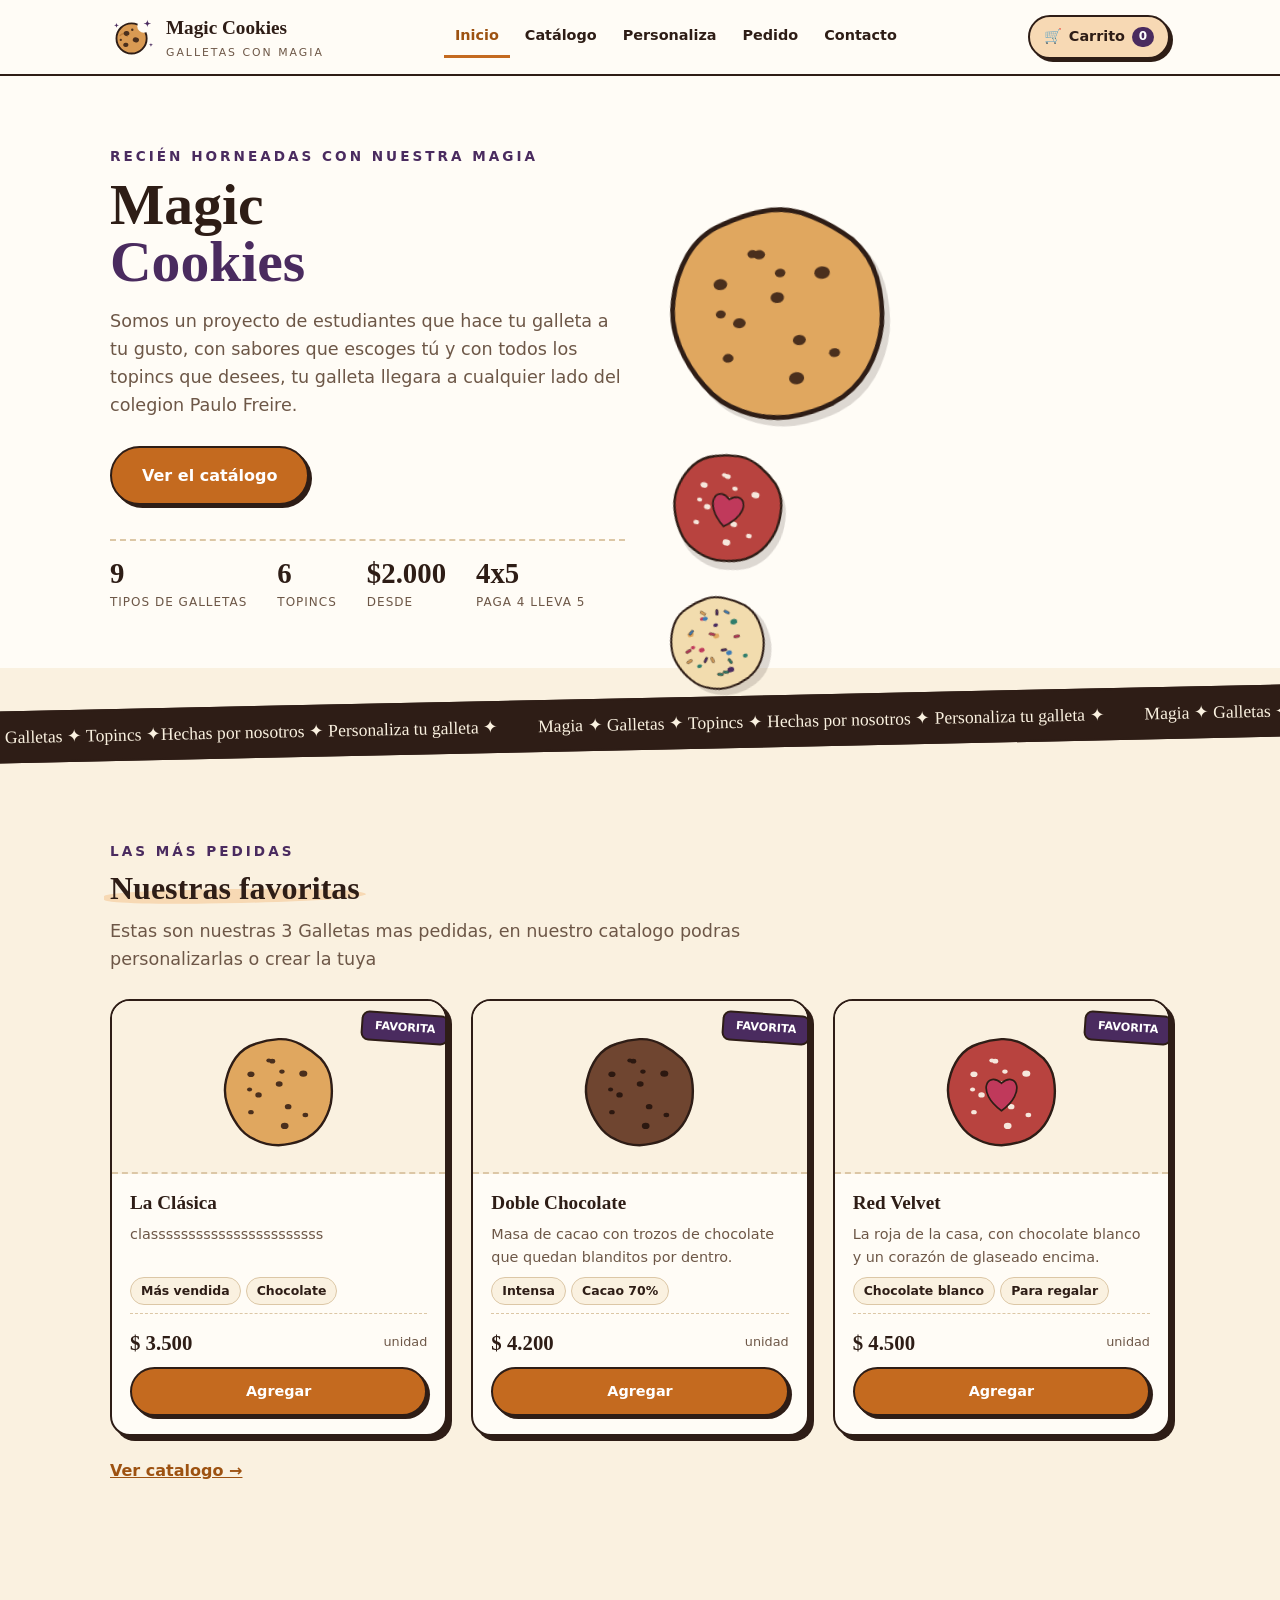
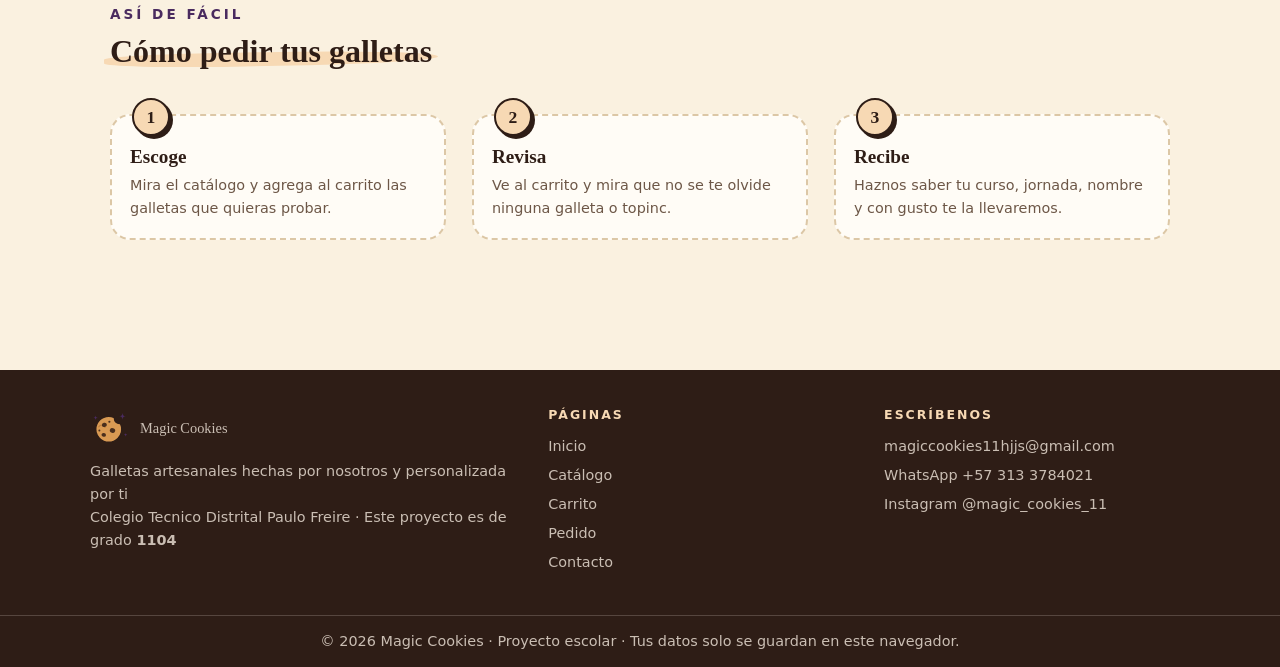
==== index.html @ 5957c6da "ajustes juanjo" ====
<!DOCTYPE html>
<html lang="es">

<head>
  <meta charset="UTF-8">
  <meta name="viewport" content="width=device-width, initial-scale=1.0">
  <title>Magic Cookies - Galletas con magia</title>
  <link rel="icon" href="img/logo.svg">
  <link rel="stylesheet" href="css/estilos.css">
  <link rel="stylesheet" href="css/paginas.css">
</head>

<body>

  <header class="barra">
    <div class="contenido">
      <a class="barra-logo" href="index.html">
        <img src="img/logo.svg" alt="Logo de Magic Cookies" width="46" height="46">
        <span>
          <span class="barra-nombre">Magic Cookies</span>
          <span class="barra-lema">Galletas con magia</span>
        </span>
      </a>

      <button class="boton-menu" onclick="abrirMenu()">&#9776;</button>

      <nav class="menu cerrado" id="menu">
        <a class="activo" href="index.html">Inicio</a>
        <a href="catalogo.html">Catálogo</a>
         <a href="personalizacion.html">Personaliza</a> 
        <a href="pedido.html">Pedido</a>
        <a href="contacto.html">Contacto</a>
      </nav>

      <a class="boton-carrito" href="carrito.html">
        <span>&#128722;</span>
        <span>Carrito</span>
        <span class="contador" id="contador-carrito">0</span>
      </a>
    </div>
  </header>

  <section class="portada">
    <div class="contenido">
      <div>
        <span class="antetitulo">Recién horneadas con nuestra magia</span>

        <h1>Magic <span>Cookies</span></h1>

        <p class="texto-guia">
          Somos un proyecto de estudiantes que hace tu galleta a tu gusto,
          con sabores que escoges tú y con todos los topincs que desees, 
          tu galleta llegara a cualquier lado del colegion Paulo Freire.
        </p>

        <div class="portada-botones">
          <a class="boton boton-naranja boton-grande" href="catalogo.html">Ver el catálogo</a>
          <!-- Personalizacion en pausa:
          <a class="boton boton-grande" href="personalizacion.html">Crear mi galleta</a>
          -->
        </div>

        <div class="portada-datos">
          <p><b>9</b><small>Tipos de Galletas</small></p>
          <p><b>6</b><small>topincs</small></p>
          <p><b>$2.000</b><small>Desde</small></p>
          <p><b>4x5</b><small>paga 4 lleva 5</small></p>
        </div>
      </div>

      <div class="portada-galletas">
        <div class="galleta-grande" id="galleta-1"></div>
        <div class="galleta-mediana" id="galleta-2"></div>
        <div class="galleta-chica" id="galleta-3"></div>
      </div>
    </div>
  </section>

  <div class="cinta-marco">
    <div class="cinta">
      <div>
        <span>Magia &#10022; Galletas &#10022; Topincs &#10022;Hechas por nosotros
          &#10022; Personaliza tu galleta &#10022;</span>
        <span>Magia &#10022; Galletas &#10022; Topincs &#10022; Hechas por nosotros 
          &#10022; Personaliza tu galleta &#10022;</span>
        <span>Magia &#10022; Galletas &#10022; Topincs &#10022; Hechas por nosotros 
          &#10022; Personaliza tu galleta &#10022;</span>
      </div>
    </div>
  </div>

  <section class="seccion">
    <div class="contenido">
      <span class="antetitulo">Las más pedidas</span>
      <h2 class="titulo">Nuestras favoritas</h2>
      <p class="texto-guia">
        Estas son nuestras 3 Galletas mas pedidas, en nuestro catalogo podras personalizarlas o crear la tuya 
      </p>

      <div class="rejilla-galletas" id="favoritas" style="margin-top: 26px"></div>

      <p style="margin-top: 22px">
        <a class="enlace-flecha" href="catalogo.html">Ver catalogo &#8594;</a>
      </p>
    </div>
  </section>

  <section class="seccion">
    <div class="contenido">
      <span class="antetitulo">Así de fácil</span>
      <h2 class="titulo">Cómo pedir tus galletas</h2>

      <div class="pasos">
        <article class="paso">
          <b>1</b>
          <h3>Escoge</h3>
          <p>Mira el catálogo y agrega al carrito las galletas que quieras probar.</p>
        </article>

        <!-- Personalizacion en pausa (al reactivarla vuelve a numerar los pasos 3 y 4):
        <article class="paso">
          <b>2</b>
          <h3>Personaliza</h3>
          <p>Cambia el sabor, el tamaño, la decoración y hasta el mensaje que lleva encima.</p>
        </article>
        -->

        <article class="paso">
          <b>2</b>
          <h3>Revisa</h3>
          <p>Ve al carrito y mira que no se te olvide ninguna galleta o topinc.</p>
        </article>

        <article class="paso">
          <b>3</b>
          <h3>Recibe</h3>
          <p>Haznos saber tu curso, jornada, nombre y con gusto te la llevaremos.</p>
        </article>
      </div>
    </div>
  </section>

  <!-- Personalizacion en pausa: seccion completa lista para reactivar
  <section class="seccion">
    <div class="contenido">
      <div class="franja">
        <div>
          <span class="antetitulo">Personalización</span>
          <h2 class="titulo titulo-morado">Arma la galleta que quieras</h2>

          <p>
            El personalizador te muestra en vivo cómo va quedando tu galleta mientras escoges.
            El precio se actualiza solo, sin sorpresas al final.
          </p>

          <ul>
            <li>8 sabores de masa, desde clásica hasta brownie de nuez.</li>
            <li>Tres tamaños: mini, clásica y gigante para compartir.</li>
            <li>Glaseado, grageas, corazón de fresa o estrellas.</li>
            <li>Un mensaje corto escrito con glaseado (ideal para cumpleaños).</li>
          </ul>

          <a class="boton boton-morado boton-grande" href="personalizacion.html">Empezar a personalizar</a>
        </div>

        <div class="franja-dibujo" id="galleta-ejemplo"></div>
      </div>
    </div>
  </section>
  -->

  <footer class="pie">
    <div class="contenido pie-columnas">
      <div>
        <p class="pie-marca">
          <img src="img/logo.svg" alt="" width="40" height="40">
          Magic Cookies
        </p>
        <p>Galletas artesanales hechas por nosotros y personalizada por ti</p>
        <p>Colegio Tecnico Distrital Paulo Freire &middot; Este proyecto es de grado <b>1104</b></p>
      </div>

      <div>
        <h3>Páginas</h3>
        <ul>
          <li><a href="index.html">Inicio</a></li>
          <li><a href="catalogo.html">Catálogo</a></li>
          <!-- Personalizacion en pausa: <li><a href="personalizacion.html">Personaliza</a></li> -->
          <li><a href="carrito.html">Carrito</a></li>
          <li><a href="pedido.html">Pedido</a></li>
          <li><a href="contacto.html">Contacto</a></li>
        </ul>
      </div>

      <div>
        <h3>Escríbenos</h3>
        <ul>
          <li><a href="mailto:magiccookies11hjjs@gmail.com">magiccookies11hjjs@gmail.com</a></li>
          <li><a href="https://wa.me/3133784021" target="_blank">WhatsApp +57 313 3784021</a></li>
          <li>Instagram @magic_cookies_11</li>
        </ul>
      </div>
    </div>

    <p class="pie-legal">
      &copy; 2026 Magic Cookies &middot; Proyecto escolar &middot;
      Tus datos solo se guardan en este navegador.
    </p>
  </footer>

  <script src="js/comun.js"></script>
  <script src="js/datos.js"></script>
  <script src="js/galletas.js"></script>
  <script src="js/inicio.js"></script>
</body>

</html>
---- css/estilos.css ----
:root {
  --crema: #faf1e0;
  --crema-oscura: #f0e2c9;
  --papel: #fffcf6;
  --cacao: #2e1d16;
  --cacao-suave: #6d5747;
  --caramelo: #c46a1f;
  --caramelo-oscuro: #9d5211;
  --caramelo-claro: #f7d9b4;
  --ciruela: #4a2b5f;
  --ciruela-claro: #ebdff3;
  --verde: #2f7d6b;
  --verde-claro: #dcefe9;
  --rojo: #c0395b;
  --rojo-claro: #fadfe5;
  --borde: #dcc7a6;

  --letra-titulo: 'Iowan Old Style', 'Palatino Linotype', Palatino, Georgia, serif;
  --letra-texto: system-ui, 'Segoe UI', Roboto, Arial, sans-serif;

  --sombra: 5px 5px 0 var(--cacao);
  --sombra-chica: 3px 3px 0 var(--cacao);
}

* {
  box-sizing: border-box;
}

body {
  margin: 0;
  background-color: var(--crema);
  color: var(--cacao);
  font-family: var(--letra-texto);
  line-height: 1.6;
}

h1,
h2,
h3 {
  margin: 0;
  font-family: var(--letra-titulo);
  line-height: 1.15;
}

h1 {
  font-size: 2.6rem;
}

h2 {
  font-size: 2rem;
}

h3 {
  font-size: 1.2rem;
}

p {
  margin: 0;
}

ul {
  margin: 0;
  padding: 0;
  list-style: none;
}

img,
svg {
  display: block;
  max-width: 100%;
}

a {
  color: inherit;
  text-decoration: none;
}

button,
input,
select,
textarea {
  font: inherit;
  color: inherit;
}

button {
  cursor: pointer;
  background: none;
  border: none;
}

.oculto {
  display: none;
}

.contenido {
  width: 100%;
  max-width: 1100px;
  margin: 0 auto;
  padding: 0 20px;
}

.seccion {
  padding: 60px 0;
}

.antetitulo {
  display: block;
  margin-bottom: 8px;
  color: var(--ciruela);
  font-size: 0.85rem;
  font-weight: bold;
  letter-spacing: 3px;
  text-transform: uppercase;
}

.titulo {
  display: inline-block;
  position: relative;
  isolation: isolate;
  margin-bottom: 10px;
}

.titulo::after {
  content: '';
  position: absolute;
  left: -6px;
  right: -6px;
  bottom: 4px;
  z-index: -1;
  height: 14px;
  border-radius: 40% 60% 55% 45%;
  background-color: var(--caramelo-claro);
  transform: rotate(-1deg);
}

.titulo-morado::after {
  background-color: var(--ciruela-claro);
}

.texto-guia {
  max-width: 65ch;
  color: var(--cacao-suave);
  font-size: 1.1rem;
}

.texto-suave {
  color: var(--cacao-suave);
}

.texto-chico {
  font-size: 0.8rem;
}

.precio {
  font-family: var(--letra-titulo);
  font-weight: bold;
}

.barra {
  position: sticky;
  top: 0;
  z-index: 10;
  border-bottom: 2px solid var(--cacao);
  background-color: var(--papel);
}

.barra .contenido {
  display: flex;
  align-items: center;
  justify-content: space-between;
  gap: 12px;
  min-height: 74px;
}

.barra-logo {
  display: flex;
  align-items: center;
  gap: 10px;
}

.barra-logo img {
  width: 46px;
  height: 46px;
}

.barra-nombre {
  display: block;
  font-family: var(--letra-titulo);
  font-size: 1.2rem;
  font-weight: bold;
}

.barra-lema {
  display: block;
  color: var(--cacao-suave);
  font-size: 0.68rem;
  letter-spacing: 2px;
  text-transform: uppercase;
}

.menu {
  display: flex;
  gap: 4px;
}

.menu a {
  display: block;
  padding: 8px 11px;
  border-radius: 8px;
  font-size: 0.9rem;
  font-weight: 600;
}

.menu a:hover {
  background-color: var(--crema-oscura);
}

.menu a.activo {
  color: var(--caramelo-oscuro);
  border-bottom: 3px solid var(--caramelo);
  border-radius: 8px 8px 0 0;
}

.boton-carrito {
  display: flex;
  align-items: center;
  gap: 7px;
  padding: 8px 14px;
  border: 2px solid var(--cacao);
  border-radius: 999px;
  background-color: var(--caramelo-claro);
  box-shadow: var(--sombra-chica);
  font-size: 0.9rem;
  font-weight: bold;
}

.contador {
  min-width: 22px;
  padding: 0 6px;
  border-radius: 999px;
  background-color: var(--ciruela);
  color: #fff;
  font-size: 0.75rem;
  text-align: center;
}

.boton-menu {
  display: none;
  padding: 7px 11px;
  border: 2px solid var(--cacao);
  border-radius: 8px;
  font-size: 1.1rem;
}

.pie {
  margin-top: 70px;
  border-top: 3px solid var(--cacao);
  background-color: var(--cacao);
  color: #f6ece0;
}

.pie-columnas {
  display: grid;
  grid-template-columns: 1.4fr 1fr 1fr;
  gap: 30px;
  padding: 35px 0;
}

.pie-marca {
  display: flex;
  align-items: center;
  gap: 10px;
  margin-bottom: 12px;
  font-family: var(--letra-titulo);
  font-size: 1.3rem;
}

.pie-marca img {
  width: 40px;
  height: 40px;
}

.pie p,
.pie li {
  color: rgba(246, 236, 224, 0.78);
  font-size: 0.9rem;
}

.pie h3 {
  margin-bottom: 12px;
  color: var(--caramelo-claro);
  font-family: var(--letra-texto);
  font-size: 0.78rem;
  letter-spacing: 2px;
  text-transform: uppercase;
}

.pie li {
  margin-bottom: 6px;
}

.pie a:hover {
  color: #fff;
  text-decoration: underline;
}

.pie-legal {
  padding: 14px 0;
  border-top: 1px solid rgba(246, 236, 224, 0.2);
  font-size: 0.78rem;
  text-align: center;
}

.boton {
  display: inline-block;
  padding: 11px 22px;
  border: 2px solid var(--cacao);
  border-radius: 999px;
  background-color: var(--papel);
  box-shadow: var(--sombra-chica);
  font-size: 0.9rem;
  font-weight: bold;
  text-align: center;
}

.boton:hover {
  box-shadow: var(--sombra);
  transform: translate(-2px, -2px);
}

.boton-naranja {
  background-color: var(--caramelo);
  color: #fff;
}

.boton-morado {
  background-color: var(--ciruela);
  color: #fff;
}

.boton-rojo {
  border-color: var(--rojo);
  background-color: var(--rojo-claro);
  color: var(--rojo);
  box-shadow: none;
}

.boton-grande {
  padding: 15px 30px;
  font-size: 1rem;
}

.boton-ancho {
  display: block;
  width: 100%;
}

.boton-chico {
  width: 32px;
  height: 32px;
  padding: 0;
  border-radius: 8px;
  box-shadow: none;
  font-size: 1.1rem;
}

.boton-chico:hover {
  transform: none;
  box-shadow: none;
  background-color: var(--caramelo-claro);
}

.enlace-flecha {
  color: var(--caramelo-oscuro);
  font-weight: bold;
  text-decoration: underline;
}

.caja {
  padding: 24px;
  border: 2px solid var(--cacao);
  border-radius: 20px;
  background-color: var(--papel);
  box-shadow: var(--sombra);
}

.caja-punteada {
  padding: 24px;
  border: 2px dashed var(--borde);
  border-radius: 20px;
  background-color: var(--papel);
}

.caja-titulo {
  display: flex;
  align-items: center;
  justify-content: space-between;
  gap: 12px;
  margin-bottom: 18px;
  padding-bottom: 12px;
  border-bottom: 2px dotted var(--borde);
}

.etiqueta {
  display: inline-block;
  padding: 3px 10px;
  border: 1px solid var(--borde);
  border-radius: 999px;
  background-color: var(--crema);
  font-size: 0.78rem;
  font-weight: bold;
}

.aviso {
  display: flex;
  gap: 12px;
  padding: 18px;
  border: 2px dashed var(--borde);
  border-radius: 14px;
  background-color: var(--crema);
  font-size: 0.92rem;
}

.aviso-morado {
  border-color: var(--ciruela);
  background-color: var(--ciruela-claro);
}

.aviso-verde {
  border-color: var(--verde);
  background-color: var(--verde-claro);
}

.vacio {
  padding: 50px 20px;
  text-align: center;
}

.vacio svg {
  width: 110px;
  height: 110px;
  margin: 0 auto 16px;
}

.vacio p {
  max-width: 42ch;
  margin: 10px auto 20px;
  color: var(--cacao-suave);
}

#avisos {
  position: fixed;
  right: 16px;
  bottom: 16px;
  z-index: 50;
  width: 320px;
  max-width: calc(100% - 32px);
}

.aviso-flotante {
  margin-top: 8px;
  padding: 12px 16px;
  border: 2px solid var(--cacao);
  border-radius: 14px;
  background-color: var(--papel);
  box-shadow: var(--sombra-chica);
  font-size: 0.9rem;
  font-weight: 600;
}

.aviso-flotante.bien {
  border-color: var(--verde);
  background-color: var(--verde-claro);
}

.aviso-flotante.mal {
  border-color: var(--rojo);
  background-color: var(--rojo-claro);
}

.campo {
  margin-bottom: 16px;
}

.campo label {
  display: block;
  margin-bottom: 5px;
  font-size: 0.9rem;
  font-weight: bold;
}

.campo input,
.campo textarea,
.campo select {
  width: 100%;
  padding: 11px 14px;
  border: 2px solid var(--borde);
  border-radius: 14px;
  background-color: var(--papel);
}

.campo input:focus,
.campo textarea:focus {
  outline: none;
  border-color: var(--caramelo);
}

.campo textarea {
  min-height: 100px;
  resize: vertical;
}

.campo .ayuda {
  display: block;
  margin-top: 4px;
  color: var(--cacao-suave);
  font-size: 0.78rem;
}

.error {
  display: block;
  margin-top: 4px;
  color: var(--rojo);
  font-size: 0.8rem;
  font-weight: 600;
}

.campo.malo input,
.campo.malo textarea {
  border-color: var(--rojo);
  background-color: var(--rojo-claro);
}

.fila-campos {
  display: grid;
  grid-template-columns: repeat(auto-fit, minmax(210px, 1fr));
  gap: 16px;
}

.opciones {
  display: flex;
  flex-wrap: wrap;
  gap: 10px;
}

.opcion {
  display: inline-flex;
  align-items: center;
  gap: 8px;
  padding: 10px 16px;
  border: 2px solid var(--borde);
  border-radius: 999px;
  background-color: var(--papel);
  cursor: pointer;
  font-size: 0.9rem;
  font-weight: 600;
}

.opcion:hover {
  border-color: var(--caramelo);
}

.opcion input {
  width: auto;
  margin: 0;
}

.opcion .costo {
  color: var(--cacao-suave);
  font-size: 0.8rem;
}

.opcion:has(input:checked) {
  border-color: var(--cacao);
  background-color: var(--caramelo-claro);
  box-shadow: var(--sombra-chica);
}

.color-sabor {
  width: 15px;
  height: 15px;
  border: 1px solid var(--cacao);
  border-radius: 50%;
}

.contador-caja {
  display: inline-flex;
  align-items: center;
  gap: 4px;
  padding: 4px;
  border: 2px solid var(--borde);
  border-radius: 999px;
  background-color: var(--papel);
}

.contador-caja span {
  min-width: 34px;
  font-weight: bold;
  text-align: center;
}

.rejilla-galletas {
  display: grid;
  grid-template-columns: repeat(auto-fill, minmax(250px, 1fr));
  gap: 24px;
}

.tarjeta {
  position: relative;
  display: flex;
  flex-direction: column;
  overflow: hidden;
  border: 2px solid var(--cacao);
  border-radius: 20px;
  background-color: var(--papel);
  box-shadow: var(--sombra);
}

.tarjeta:hover {
  transform: translate(-3px, -3px);
  box-shadow: 8px 8px 0 var(--cacao);
}

.tarjeta-dibujo {
  padding: 18px 18px 8px;
  border-bottom: 2px dashed var(--borde);
  background-color: var(--crema);
}

.tarjeta-dibujo svg {
  width: 145px;
  height: 145px;
  margin: 0 auto;
}

.tarjeta-texto {
  display: flex;
  flex: 1;
  flex-direction: column;
  gap: 8px;
  padding: 18px;
}

.tarjeta-texto p {
  flex: 1;
  color: var(--cacao-suave);
  font-size: 0.9rem;
}

.tarjeta-precio {
  display: flex;
  align-items: center;
  justify-content: space-between;
  padding-top: 12px;
  border-top: 1px dashed var(--borde);
  font-size: 1.3rem;
}

.tarjeta-botones {
  display: flex;
  gap: 8px;
}

.tarjeta-botones .boton {
  flex: 1;
  padding: 11px 10px;
}

.favorita {
  position: absolute;
  top: 12px;
  right: -4px;
  padding: 4px 12px;
  border: 2px solid var(--cacao);
  border-radius: 8px;
  background-color: var(--ciruela);
  color: #fff;
  font-size: 0.7rem;
  font-weight: bold;
  text-transform: uppercase;
  transform: rotate(4deg);
}

.recibo {
  padding: 24px;
  border: 2px solid var(--cacao);
  border-radius: 14px;
  background-color: var(--papel);
  box-shadow: var(--sombra);
}

.recibo h2,
.recibo h3 {
  margin-bottom: 12px;
  padding-bottom: 12px;
  border-bottom: 2px dashed var(--borde);
  font-size: 1.3rem;
}

.linea-recibo {
  display: flex;
  align-items: baseline;
  justify-content: space-between;
  gap: 12px;
  padding: 5px 0;
  font-size: 0.9rem;
}

.linea-recibo .puntos {
  flex: 1;
  border-bottom: 1px dotted var(--borde);
}

.linea-recibo b {
  text-align: right;
}

.total {
  display: flex;
  justify-content: space-between;
  margin-top: 12px;
  padding-top: 12px;
  border-top: 2px solid var(--cacao);
  font-family: var(--letra-titulo);
  font-size: 1.7rem;
}

@media (max-width: 900px) {
  h1 {
    font-size: 2.1rem;
  }

  .boton-menu {
    display: block;
    order: 3;
  }

  .boton-carrito {
    order: 2;
    margin-left: auto;
  }

  .barra-lema {
    display: none;
  }

  .menu {
    position: absolute;
    top: 100%;
    left: 0;
    right: 0;
    flex-direction: column;
    gap: 0;
    padding: 12px;
    border-bottom: 2px solid var(--cacao);
    background-color: var(--papel);
  }

  .menu.cerrado {
    display: none;
  }

  .menu a {
    padding: 12px 8px;
    border-bottom: 1px dashed var(--borde);
    font-size: 1rem;
  }

  .menu a.activo {
    border-bottom: 1px dashed var(--borde);
  }

  .pie-columnas {
    grid-template-columns: 1fr;
    gap: 24px;
  }
}

@media (max-width: 560px) {
  .boton-carrito {
    padding: 8px 10px;
  }

  .boton-carrito span:nth-child(2) {
    display: none;
  }
}
---- css/paginas.css ----
.portada {
  padding: 70px 0 55px;
  background-color: var(--papel);
}

.portada .contenido {
  display: grid;
  grid-template-columns: 1fr 1fr;
  gap: 30px;
  align-items: center;
}

.portada h1 {
  margin: 8px 0 16px;
  font-size: 3.6rem;
  line-height: 1;
}

.portada h1 span {
  display: block;
  color: var(--ciruela);
}

.portada-botones {
  display: flex;
  flex-wrap: wrap;
  gap: 12px;
  margin-top: 26px;
}

.portada-datos {
  display: flex;
  flex-wrap: wrap;
  gap: 30px;
  margin-top: 34px;
  padding-top: 18px;
  border-top: 2px dashed var(--borde);
}

.portada-datos b {
  display: block;
  font-family: var(--letra-titulo);
  font-size: 1.8rem;
  line-height: 1;
}

.portada-datos small {
  color: var(--cacao-suave);
  font-size: 0.75rem;
  letter-spacing: 1px;
  text-transform: uppercase;
}

.portada-galletas {
  position: relative;
  height: 380px;
}

.portada-galletas svg {
  position: absolute;
  filter: drop-shadow(5px 7px 0 rgba(46, 29, 22, 0.16));
}

.galleta-grande {
  top: 60px;
  left: 110px;
  width: 245px;
  height: 245px;
  transform: rotate(-6deg);
}

.galleta-mediana {
  top: 0;
  right: 15px;
  width: 145px;
  height: 145px;
  transform: rotate(12deg);
}

.galleta-chica {
  bottom: 5px;
  left: 15px;
  width: 125px;
  height: 125px;
  transform: rotate(-16deg);
}

.cinta-marco {
  overflow: hidden;
  width: 100%;
  margin: 4px 0;
  padding: 26px 0;
}

.cinta {
  overflow: hidden;
  width: 110%;
  margin: 0 0 0 -5%;
  padding: 10px 0;
  border-top: 2px solid var(--cacao);
  border-bottom: 2px solid var(--cacao);
  background-color: var(--cacao);
  color: var(--crema);
  transform: rotate(-1.2deg);
}

.cinta div {
  display: flex;
  gap: 40px;
  width: max-content;
  font-family: var(--letra-titulo);
  font-size: 1.1rem;
  white-space: nowrap;
  animation: mover 26s linear infinite;
}

@keyframes mover {
  to {
    transform: translateX(-50%);
  }
}

.pasos {
  display: grid;
  grid-template-columns: repeat(auto-fit, minmax(215px, 1fr));
  gap: 26px;
  margin-top: 34px;
}

.paso {
  position: relative;
  padding: 30px 18px 18px;
  border: 2px dashed var(--borde);
  border-radius: 20px;
  background-color: var(--papel);
}

.paso b {
  position: absolute;
  top: -18px;
  left: 20px;
  width: 38px;
  height: 38px;
  border: 2px solid var(--cacao);
  border-radius: 50%;
  background-color: var(--caramelo-claro);
  box-shadow: var(--sombra-chica);
  font-family: var(--letra-titulo);
  font-size: 1.1rem;
  line-height: 34px;
  text-align: center;
}

.paso h3 {
  margin-bottom: 6px;
}

.paso p {
  color: var(--cacao-suave);
  font-size: 0.9rem;
}

.franja {
  display: grid;
  grid-template-columns: 1fr 0.8fr;
  gap: 30px;
  align-items: center;
  padding: 32px;
  border: 2px solid var(--cacao);
  border-radius: 20px;
  background-color: var(--ciruela-claro);
  box-shadow: var(--sombra);
}

.franja ul {
  margin: 16px 0;
}

.franja li {
  margin-bottom: 7px;
  font-size: 0.92rem;
}

.franja li::before {
  content: '\2726';
  margin-right: 8px;
  color: var(--ciruela);
}

.franja-dibujo {
  padding: 18px;
  border: 2px solid var(--cacao);
  border-radius: 20px;
  background-color: var(--papel);
}

.franja-dibujo svg {
  width: 190px;
  height: 190px;
  margin: 0 auto;
  filter: drop-shadow(4px 6px 0 rgba(46, 29, 22, 0.14));
}

.encabezado {
  padding: 45px 0 35px;
  border-bottom: 2px dashed var(--borde);
  background-color: var(--papel);
}

.migas {
  margin-bottom: 12px;
  color: var(--cacao-suave);
  font-size: 0.78rem;
  letter-spacing: 1px;
  text-transform: uppercase;
}

.migas a:hover {
  text-decoration: underline;
}

.encabezado p {
  max-width: 65ch;
  margin-top: 10px;
  color: var(--cacao-suave);
  font-size: 1.05rem;
}

.dos-columnas {
  display: grid;
  grid-template-columns: 1.6fr 1fr;
  gap: 30px;
  align-items: start;
}

.filtros {
  display: flex;
  flex-wrap: wrap;
  align-items: center;
  justify-content: space-between;
  gap: 16px;
  margin-bottom: 26px;
  padding: 18px;
  border: 2px dashed var(--borde);
  border-radius: 20px;
  background-color: var(--papel);
}

.buscador {
  flex: 1;
  min-width: 220px;
  max-width: 320px;
}

.buscador input {
  width: 100%;
  padding: 11px 14px;
  border: 2px solid var(--borde);
  border-radius: 999px;
  background-color: var(--papel);
}

.bloque {
  margin-bottom: 28px;
  padding: 0;
  border: none;
}

.bloque h3 {
  margin-bottom: 12px;
}

.bloque h3 small {
  color: var(--cacao-suave);
  font-family: var(--letra-texto);
  font-size: 0.78rem;
  font-weight: normal;
}

.vista-previa {
  position: sticky;
  top: 90px;
}

.vista-previa-dibujo {
  margin-bottom: 18px;
  padding: 24px;
  border: 2px solid var(--borde);
  border-radius: 20px;
  background-color: var(--crema);
}

.vista-previa-dibujo svg {
  width: 220px;
  height: 220px;
  margin: 0 auto;
  filter: drop-shadow(5px 7px 0 rgba(46, 29, 22, 0.15));
}

.linea-carrito {
  display: grid;
  grid-template-columns: 80px 1fr auto;
  gap: 16px;
  align-items: center;
  padding: 18px 0;
  border-bottom: 2px dotted var(--borde);
}

.linea-carrito-dibujo {
  padding: 6px;
  border: 2px solid var(--borde);
  border-radius: 14px;
  background-color: var(--crema);
}

.linea-carrito-dibujo svg {
  width: 64px;
  height: 64px;
}

.linea-carrito h3 {
  font-size: 1.1rem;
}

.linea-carrito .detalle {
  color: var(--cacao-suave);
  font-size: 0.8rem;
}

.linea-carrito .mensaje {
  margin-top: 6px;
  padding: 4px 10px;
  border-left: 3px solid var(--ciruela);
  border-radius: 0 8px 8px 0;
  background-color: var(--ciruela-claro);
  font-size: 0.8rem;
  font-style: italic;
}

.linea-carrito-derecha {
  display: grid;
  justify-items: end;
  gap: 8px;
}

.linea-carrito-derecha .precio {
  font-size: 1.15rem;
}

.quitar {
  color: var(--rojo);
  font-size: 0.8rem;
  font-weight: bold;
  text-decoration: underline;
}

.acciones-carrito {
  display: flex;
  flex-wrap: wrap;
  justify-content: space-between;
  gap: 12px;
  margin-top: 22px;
  padding-top: 18px;
  border-top: 2px dashed var(--borde);
}

.nota {
  display: flex;
  gap: 8px;
  margin-top: 14px;
  color: var(--cacao-suave);
  font-size: 0.8rem;
}

.grupo {
  margin-bottom: 26px;
  padding: 0;
  border: none;
}

.grupo legend {
  margin-bottom: 14px;
  padding: 0;
  font-family: var(--letra-titulo);
  font-size: 1.2rem;
  font-weight: bold;
}

.lugares {
  display: grid;
  grid-template-columns: repeat(auto-fit, minmax(185px, 1fr));
  gap: 12px;
}

.lugar {
  position: relative;
  display: block;
  padding: 16px;
  border: 2px solid var(--borde);
  border-radius: 14px;
  background-color: var(--papel);
  cursor: pointer;
}

.lugar:hover {
  border-color: var(--caramelo);
}

.lugar input {
  position: absolute;
  opacity: 0;
}

.lugar b {
  display: block;
}

.lugar small {
  color: var(--cacao-suave);
  font-size: 0.8rem;
}

.lugar:has(input:checked) {
  border-color: var(--cacao);
  background-color: var(--verde-claro);
  box-shadow: var(--sombra-chica);
}

.confirmacion {
  max-width: 620px;
  margin: 0 auto;
  text-align: center;
}

.chulo {
  width: 90px;
  height: 90px;
  margin: 0 auto 20px;
  border: 3px solid var(--verde);
  border-radius: 50%;
  background-color: var(--verde-claro);
  color: var(--verde);
  font-size: 2.4rem;
  line-height: 84px;
  transform: rotate(-8deg);
}

.codigo {
  display: inline-block;
  margin: 18px 0;
  padding: 8px 20px;
  border: 2px dashed var(--cacao);
  border-radius: 8px;
  background-color: var(--crema);
  font-family: 'Courier New', monospace;
  font-size: 1.2rem;
  font-weight: bold;
  letter-spacing: 2px;
}

.confirmacion .recibo {
  text-align: left;
}

.confirmacion-botones {
  display: flex;
  flex-wrap: wrap;
  justify-content: center;
  gap: 12px;
  margin: 22px 0 14px;
}

@media print {
  .barra,
  .pie,
  .confirmacion-botones,
  #avisos {
    display: none;
  }
}

.dato-contacto {
  display: flex;
  gap: 14px;
  margin-bottom: 12px;
  padding: 18px;
  border: 2px dashed var(--borde);
  border-radius: 14px;
  background-color: var(--papel);
}

.dato-contacto .icono {
  width: 42px;
  height: 42px;
  border: 2px solid var(--cacao);
  border-radius: 50%;
  background-color: var(--caramelo-claro);
  font-size: 1.2rem;
  line-height: 38px;
  text-align: center;
}

.dato-contacto small {
  color: var(--cacao-suave);
  font-size: 0.75rem;
  font-weight: bold;
  letter-spacing: 2px;
  text-transform: uppercase;
}

.dato-contacto b {
  display: block;
  font-family: var(--letra-titulo);
  font-size: 1.1rem;
}

.horario {
  display: flex;
  align-items: baseline;
  gap: 10px;
  margin-bottom: 6px;
  font-size: 0.9rem;
}

.horario span:first-child {
  min-width: 130px;
  font-weight: bold;
}

.horario .puntos {
  flex: 1;
  border-bottom: 1px dotted var(--borde);
}

.pregunta {
  border-bottom: 2px dotted var(--borde);
}

.pregunta:last-child {
  border-bottom: none;
}

.pregunta button {
  display: flex;
  align-items: center;
  justify-content: space-between;
  gap: 12px;
  width: 100%;
  padding: 16px 18px;
  text-align: left;
  font-weight: bold;
}

.pregunta button:hover {
  background-color: var(--crema);
}

.pregunta button span {
  width: 26px;
  height: 26px;
  border: 2px solid var(--cacao);
  border-radius: 50%;
  line-height: 22px;
  text-align: center;
}

.pregunta p {
  padding: 0 18px 18px;
  color: var(--cacao-suave);
  font-size: 0.9rem;
}

.medidas {
  display: grid;
  grid-template-columns: repeat(auto-fit, minmax(260px, 1fr));
  gap: 18px;
  margin-top: 26px;
}

.medida {
  padding: 22px;
  border: 2px solid var(--cacao);
  border-radius: 20px;
  background-color: var(--papel);
  box-shadow: var(--sombra-chica);
}

.medida .icono {
  width: 44px;
  height: 44px;
  margin-bottom: 12px;
  border: 2px solid var(--cacao);
  border-radius: 12px;
  background-color: var(--ciruela-claro);
  font-size: 1.3rem;
  line-height: 40px;
  text-align: center;
  transform: rotate(-4deg);
}

.medida h3 {
  margin-bottom: 6px;
}

.medida p {
  color: var(--cacao-suave);
  font-size: 0.9rem;
}

.tabla {
  width: 100%;
  border-collapse: collapse;
  font-size: 0.9rem;
}

.tabla th,
.tabla td {
  padding: 10px;
  border-bottom: 2px dotted var(--borde);
  text-align: left;
  vertical-align: top;
}

.tabla thead th {
  border-bottom: 2px solid var(--cacao);
  font-size: 0.78rem;
  letter-spacing: 1px;
  text-transform: uppercase;
}

.caja-datos {
  padding: 16px;
  margin-bottom: 16px;
  border: 2px dashed var(--borde);
  border-radius: 14px;
  background-color: var(--crema);
  font-family: 'Courier New', monospace;
  font-size: 0.8rem;
  line-height: 1.8;
  white-space: pre-wrap;
}

@media (max-width: 900px) {
  .portada .contenido,
  .franja,
  .dos-columnas {
    grid-template-columns: 1fr;
  }

  .portada h1 {
    font-size: 2.8rem;
  }

  .portada-galletas {
    height: 300px;
  }

  .galleta-grande {
    top: 40px;
    left: 60px;
    width: 190px;
    height: 190px;
  }

  .vista-previa {
    position: static;
  }

  .linea-carrito {
    grid-template-columns: 64px 1fr;
  }

  .linea-carrito-derecha {
    grid-column: 1 / -1;
    grid-template-columns: 1fr auto;
    align-items: center;
    justify-items: stretch;
  }
}
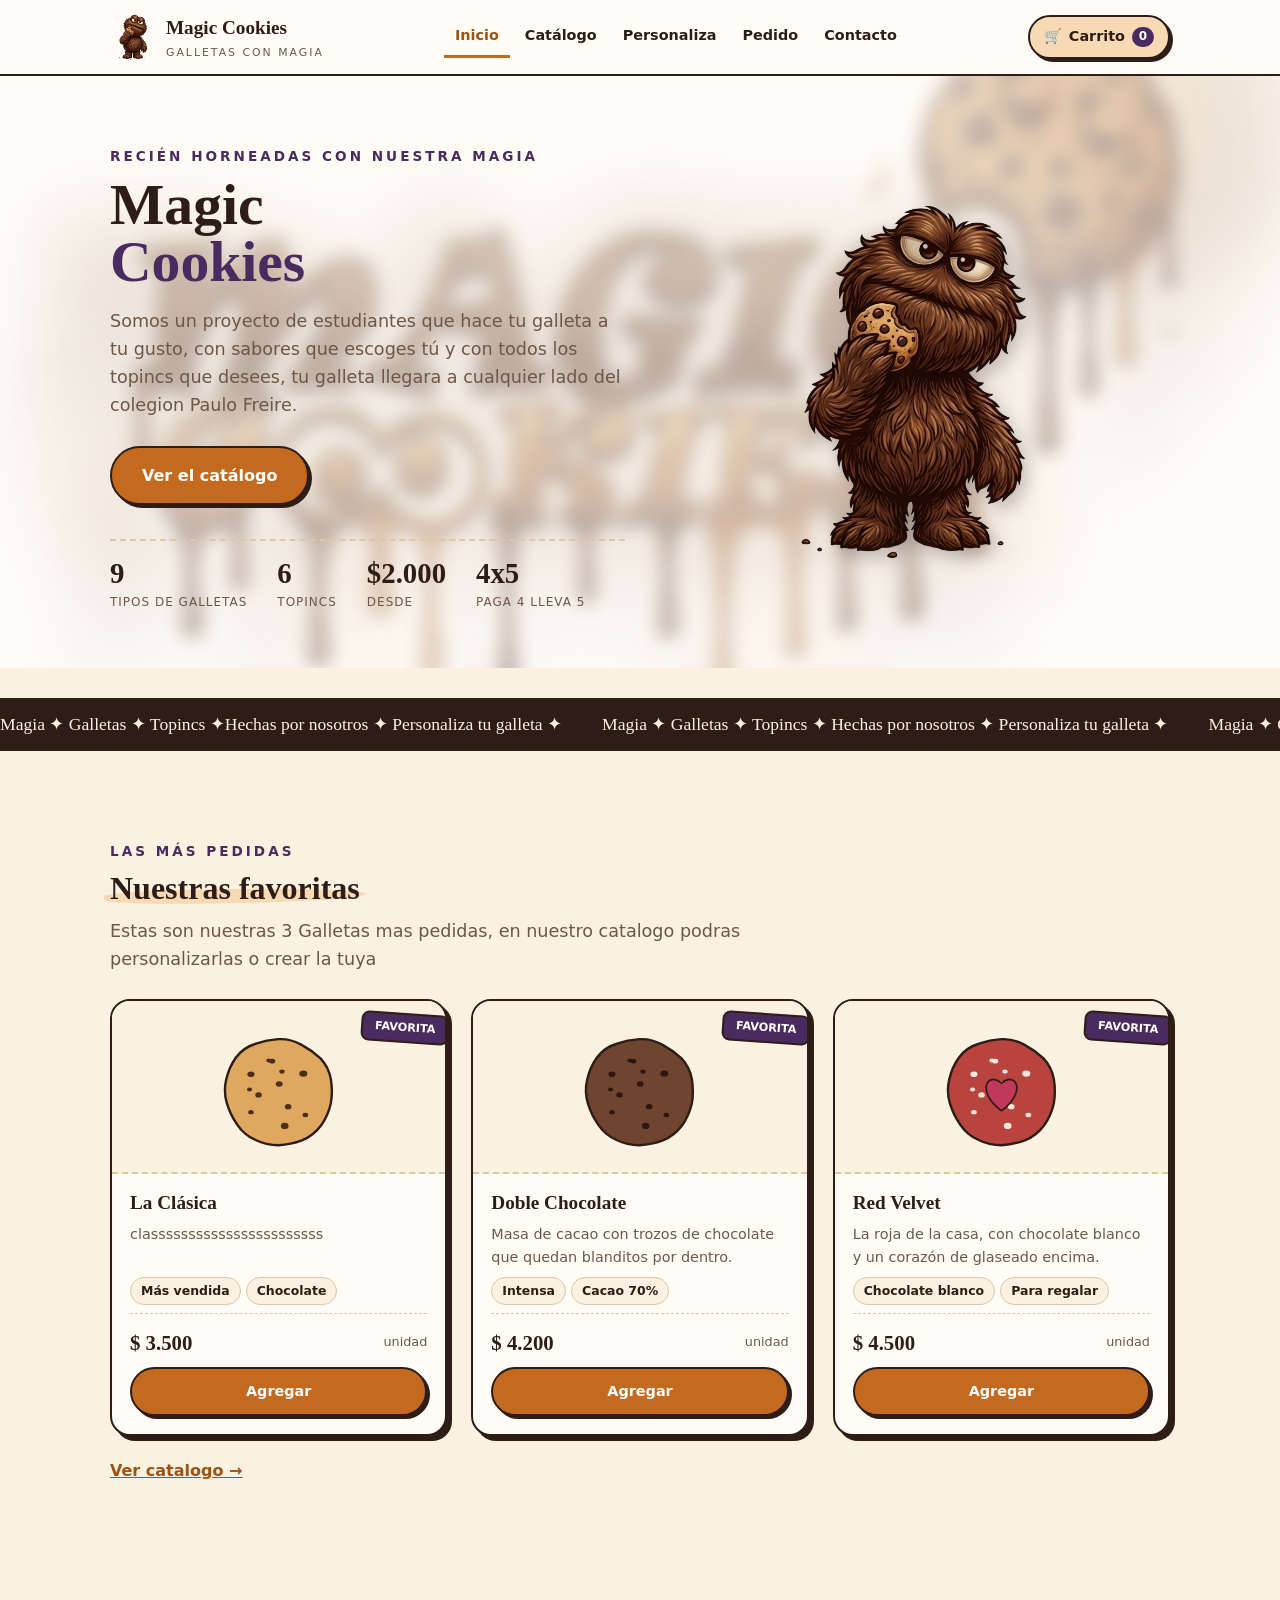
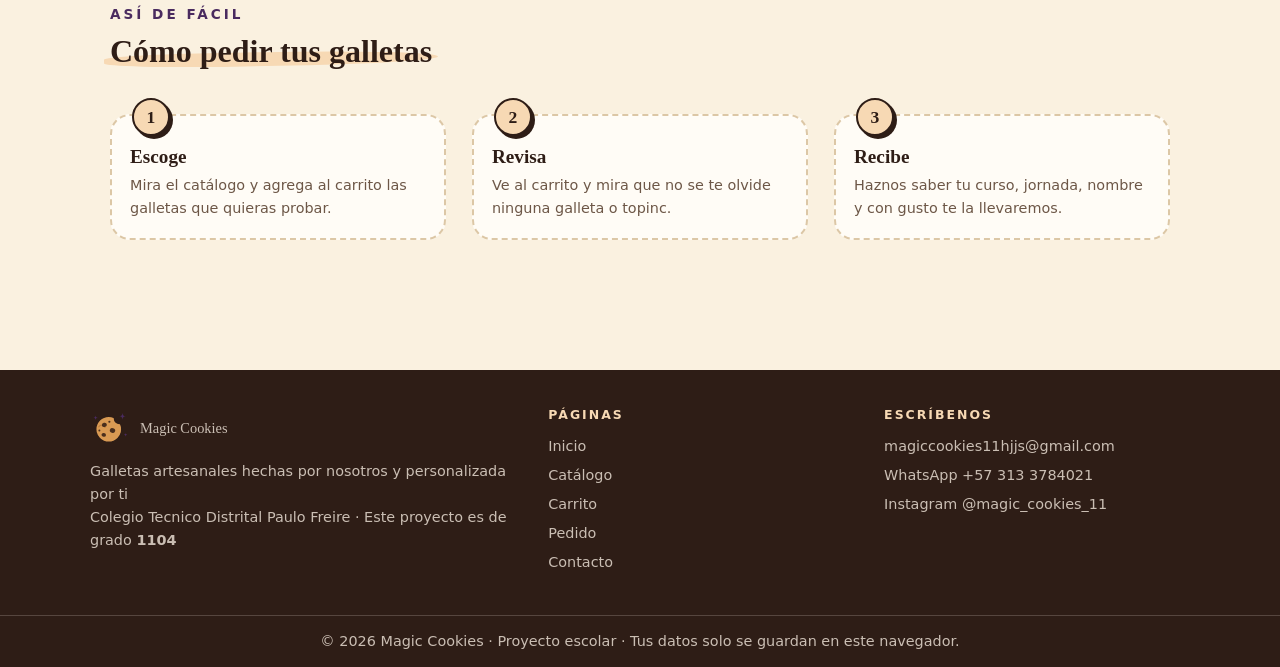
==== commit 1e65be4d: "ajustes diseño" ====
--- a/index.html
+++ b/index.html
@@ -15,7 +15,7 @@
   <header class="barra">
     <div class="contenido">
       <a class="barra-logo" href="index.html">
-        <img src="img/logo.svg" alt="Logo de Magic Cookies" width="46" height="46">
+        <img class="barra-monstruo" src="img/comegalletas.jpg" alt="Comegalletas de Magic Cookies" width="36" height="54">
         <span>
           <span class="barra-nombre">Magic Cookies</span>
           <span class="barra-lema">Galletas con magia</span>
@@ -68,10 +68,8 @@
         </div>
       </div>
 
-      <div class="portada-galletas">
-        <div class="galleta-grande" id="galleta-1"></div>
-        <div class="galleta-mediana" id="galleta-2"></div>
-        <div class="galleta-chica" id="galleta-3"></div>
+      <div class="portada-monstruo">
+        <img src="img/comegalletas.jpg" alt="El comegalletas de Magic Cookies">
       </div>
     </div>
   </section>
@@ -196,7 +194,7 @@
         <h3>Escríbenos</h3>
         <ul>
           <li><a href="mailto:magiccookies11hjjs@gmail.com">magiccookies11hjjs@gmail.com</a></li>
-          <li><a href="https://wa.me/3133784021" target="_blank">WhatsApp +57 313 3784021</a></li>
+          <li><a href="https://wa.me/573133784021" target="_blank">WhatsApp +57 313 3784021</a></li>
           <li>Instagram @magic_cookies_11</li>
         </ul>
       </div>
--- a/css/estilos.css
+++ b/css/estilos.css
@@ -184,6 +184,15 @@
   height: 46px;
 }
 
+/* El comegalletas viene en JPG con fondo blanco: multiply lo funde con la barra */
+.barra-monstruo {
+  width: auto;
+  height: 54px;
+  margin: 2px 0;
+  object-fit: contain;
+  mix-blend-mode: multiply;
+}
+
 .barra-nombre {
   display: block;
   font-family: var(--letra-titulo);
--- a/css/paginas.css
+++ b/css/paginas.css
@@ -1,9 +1,42 @@
 .portada {
+  position: relative;
+  isolation: isolate;
+  overflow: hidden;
   padding: 70px 0 55px;
   background-color: var(--papel);
 }
 
+/* El banner va de fondo, detras del texto, con dos capas borrosas (zoom blur) */
+.portada::before,
+.portada::after {
+  content: '';
+  position: absolute;
+  z-index: -1;
+  inset: -12%;
+  background-image: url('../img/banner-magic-cookies.png');
+  background-position: center;
+  background-repeat: no-repeat;
+  background-size: contain;
+  pointer-events: none;
+}
+
+.portada::before {
+  opacity: 0.3;
+  filter: blur(9px);
+  transform: scale(1.02);
+  animation: zoom-blur 9s ease-in-out infinite;
+}
+
+.portada::after {
+  opacity: 0.16;
+  filter: blur(34px);
+  transform: scale(1.22);
+  animation: zoom-blur 9s ease-in-out infinite;
+  animation-delay: -4.5s;
+}
+
 .portada .contenido {
+  position: relative;
   display: grid;
   grid-template-columns: 1fr 1fr;
   gap: 30px;
@@ -49,6 +82,34 @@
   font-size: 0.75rem;
   letter-spacing: 1px;
   text-transform: uppercase;
+}
+
+.portada-monstruo {
+  display: grid;
+  place-items: center;
+  min-height: 380px;
+}
+
+.portada-monstruo img {
+  width: auto;
+  max-width: 100%;
+  height: 360px;
+  object-fit: contain;
+  mix-blend-mode: multiply;
+  filter: drop-shadow(6px 8px 8px rgba(46, 29, 22, 0.22));
+}
+
+@keyframes zoom-blur {
+  50% {
+    transform: scale(1.18);
+  }
+}
+
+@media (prefers-reduced-motion: reduce) {
+  .portada::before,
+  .portada::after {
+    animation: none;
+  }
 }
 
 .portada-galletas {
@@ -94,14 +155,13 @@
 
 .cinta {
   overflow: hidden;
-  width: 110%;
-  margin: 0 0 0 -5%;
+  width: 100%;
+  margin: 0;
   padding: 10px 0;
   border-top: 2px solid var(--cacao);
   border-bottom: 2px solid var(--cacao);
   background-color: var(--cacao);
   color: var(--crema);
-  transform: rotate(-1.2deg);
 }
 
 .cinta div {
@@ -655,6 +715,14 @@
     height: 300px;
   }
 
+  .portada-monstruo {
+    min-height: 0;
+  }
+
+  .portada-monstruo img {
+    height: 260px;
+  }
+
   .galleta-grande {
     top: 40px;
     left: 60px;
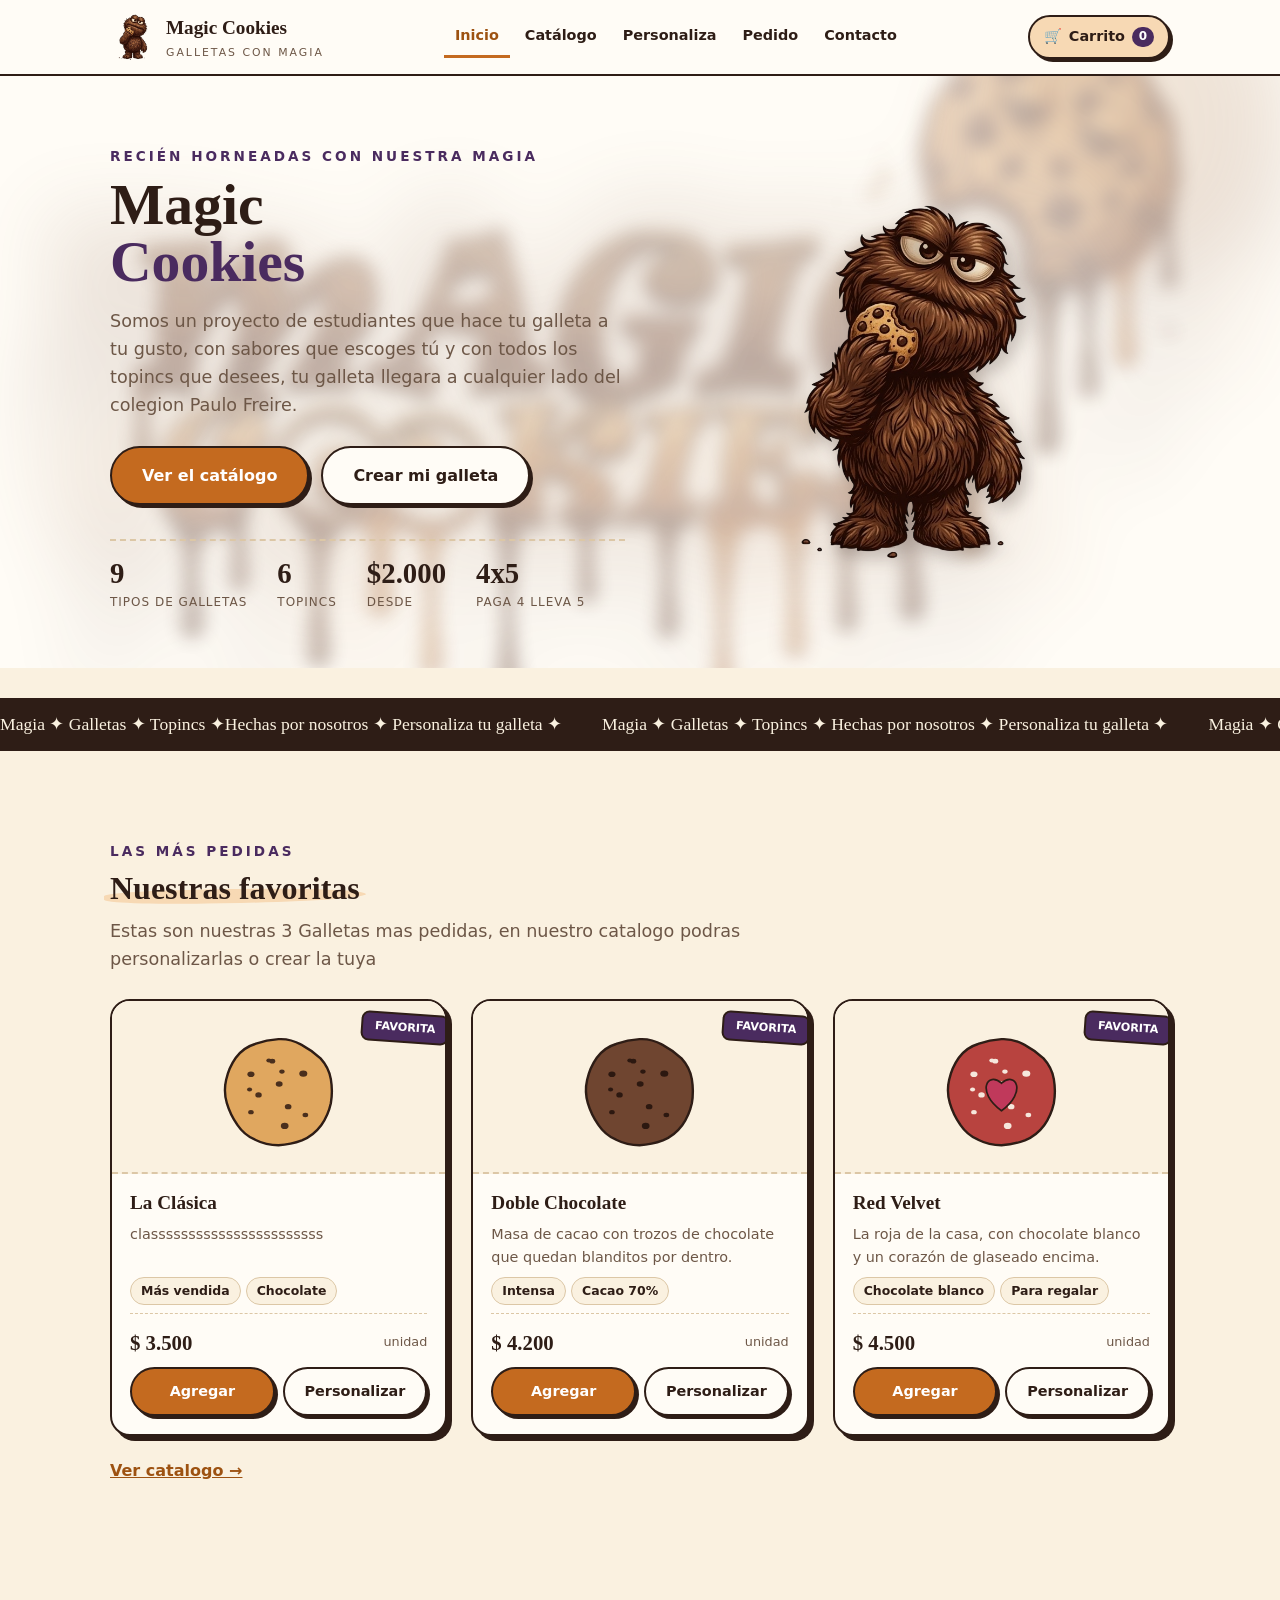
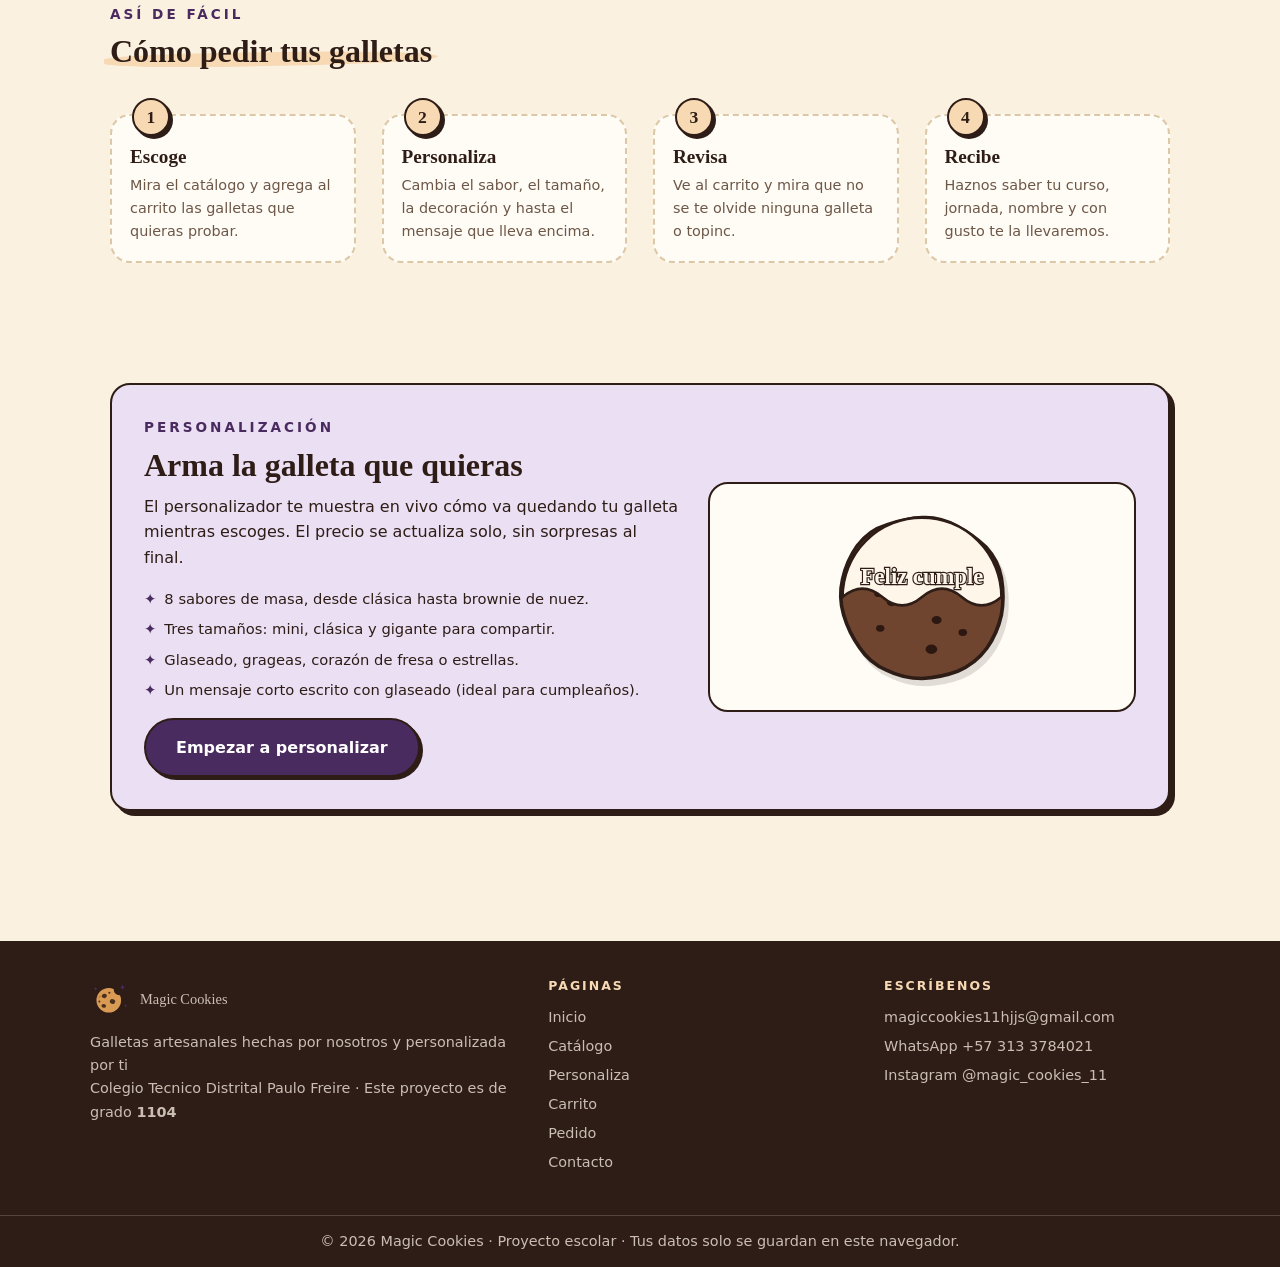
==== commit 3af4fd14: "ajustes personalizacion" ====
--- a/index.html
+++ b/index.html
@@ -27,7 +27,7 @@
       <nav class="menu cerrado" id="menu">
         <a class="activo" href="index.html">Inicio</a>
         <a href="catalogo.html">Catálogo</a>
-         <a href="personalizacion.html">Personaliza</a> 
+        <a href="personalizacion.html">Personaliza</a>
         <a href="pedido.html">Pedido</a>
         <a href="contacto.html">Contacto</a>
       </nav>
@@ -55,9 +55,7 @@
 
         <div class="portada-botones">
           <a class="boton boton-naranja boton-grande" href="catalogo.html">Ver el catálogo</a>
-          <!-- Personalizacion en pausa:
           <a class="boton boton-grande" href="personalizacion.html">Crear mi galleta</a>
-          -->
         </div>
 
         <div class="portada-datos">
@@ -115,22 +113,20 @@
           <p>Mira el catálogo y agrega al carrito las galletas que quieras probar.</p>
         </article>
 
-        <!-- Personalizacion en pausa (al reactivarla vuelve a numerar los pasos 3 y 4):
         <article class="paso">
           <b>2</b>
           <h3>Personaliza</h3>
           <p>Cambia el sabor, el tamaño, la decoración y hasta el mensaje que lleva encima.</p>
         </article>
-        -->
-
-        <article class="paso">
-          <b>2</b>
+
+        <article class="paso">
+          <b>3</b>
           <h3>Revisa</h3>
           <p>Ve al carrito y mira que no se te olvide ninguna galleta o topinc.</p>
         </article>
 
         <article class="paso">
-          <b>3</b>
+          <b>4</b>
           <h3>Recibe</h3>
           <p>Haznos saber tu curso, jornada, nombre y con gusto te la llevaremos.</p>
         </article>
@@ -138,7 +134,6 @@
     </div>
   </section>
 
-  <!-- Personalizacion en pausa: seccion completa lista para reactivar
   <section class="seccion">
     <div class="contenido">
       <div class="franja">
@@ -165,7 +160,6 @@
       </div>
     </div>
   </section>
-  -->
 
   <footer class="pie">
     <div class="contenido pie-columnas">
@@ -183,7 +177,7 @@
         <ul>
           <li><a href="index.html">Inicio</a></li>
           <li><a href="catalogo.html">Catálogo</a></li>
-          <!-- Personalizacion en pausa: <li><a href="personalizacion.html">Personaliza</a></li> -->
+          <li><a href="personalizacion.html">Personaliza</a></li>
           <li><a href="carrito.html">Carrito</a></li>
           <li><a href="pedido.html">Pedido</a></li>
           <li><a href="contacto.html">Contacto</a></li>
--- a/css/paginas.css
+++ b/css/paginas.css
@@ -407,6 +407,17 @@
   font-size: 1.15rem;
 }
 
+.personalizar-linea {
+  color: var(--ciruela);
+  font-size: 0.8rem;
+  font-weight: bold;
+  text-decoration: underline;
+}
+
+.personalizar-linea:hover {
+  color: var(--caramelo-oscuro);
+}
+
 .quitar {
   color: var(--rojo);
   font-size: 0.8rem;
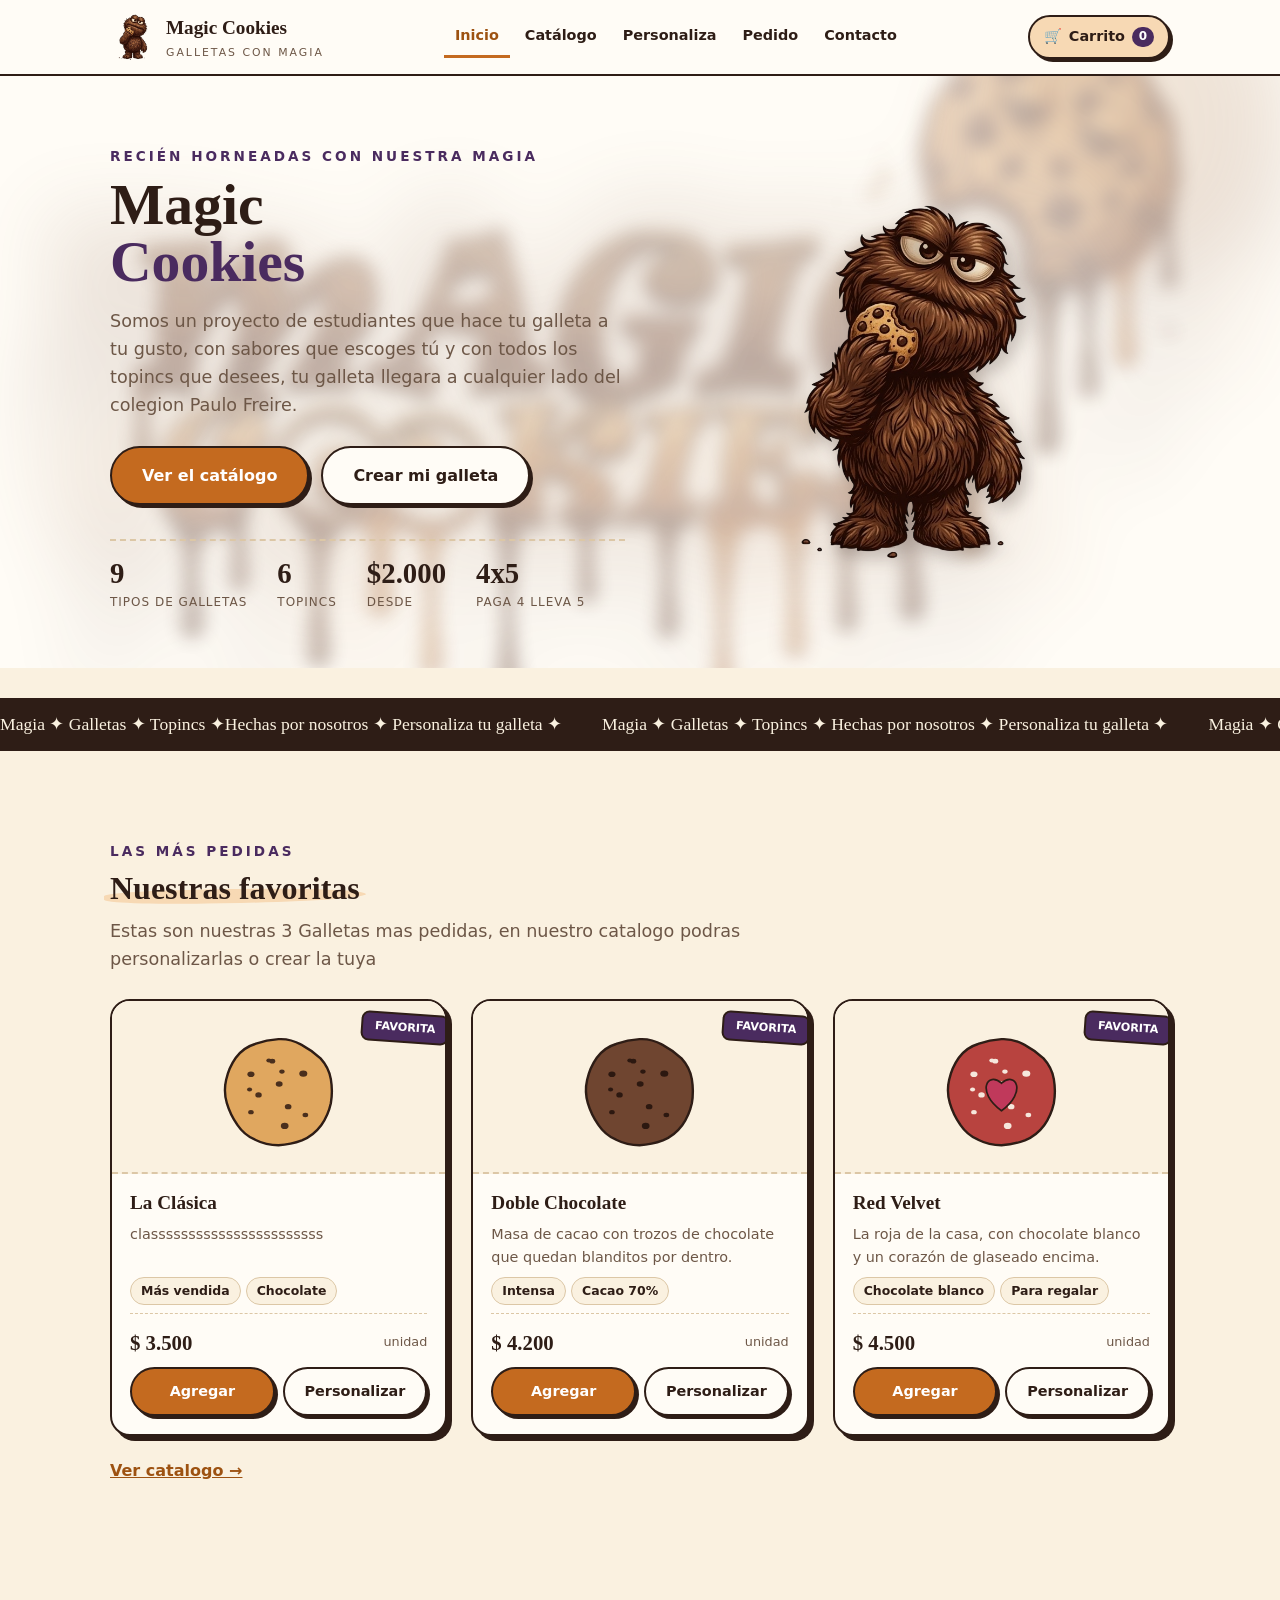
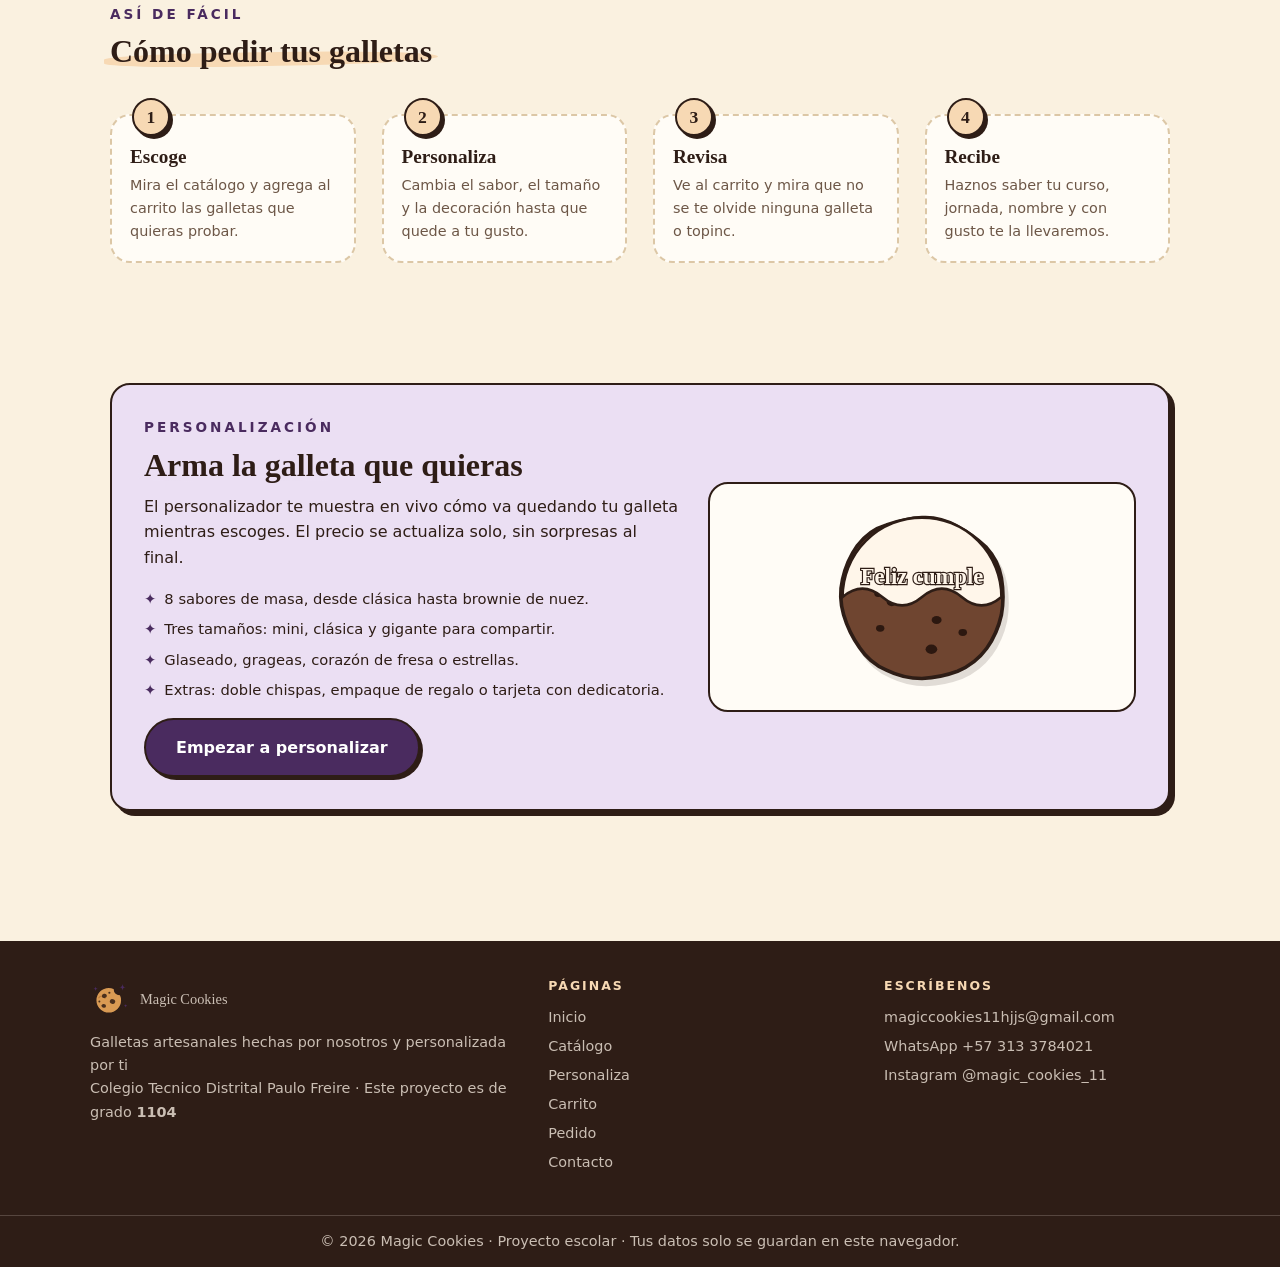
==== commit c44b161e: "ultimo ajuste" ====
--- a/index.html
+++ b/index.html
@@ -116,7 +116,7 @@
         <article class="paso">
           <b>2</b>
           <h3>Personaliza</h3>
-          <p>Cambia el sabor, el tamaño, la decoración y hasta el mensaje que lleva encima.</p>
+          <p>Cambia el sabor, el tamaño y la decoración hasta que quede a tu gusto.</p>
         </article>
 
         <article class="paso">
@@ -150,7 +150,7 @@
             <li>8 sabores de masa, desde clásica hasta brownie de nuez.</li>
             <li>Tres tamaños: mini, clásica y gigante para compartir.</li>
             <li>Glaseado, grageas, corazón de fresa o estrellas.</li>
-            <li>Un mensaje corto escrito con glaseado (ideal para cumpleaños).</li>
+            <li>Extras: doble chispas, empaque de regalo o tarjeta con dedicatoria.</li>
           </ul>
 
           <a class="boton boton-morado boton-grande" href="personalizacion.html">Empezar a personalizar</a>
--- a/css/estilos.css
+++ b/css/estilos.css
@@ -89,8 +89,10 @@
   border: none;
 }
 
+/* Utilidad para esconder cosas. Lleva !important porque hay reglas de mas
+   abajo (.aviso, por ejemplo) que tambien ponen display y le ganarian. */
 .oculto {
-  display: none;
+  display: none !important;
 }
 
 .contenido {
@@ -365,6 +367,12 @@
   width: 100%;
 }
 
+.boton-mini {
+  padding: 7px 16px;
+  box-shadow: none;
+  font-size: 0.82rem;
+}
+
 .boton-chico {
   width: 32px;
   height: 32px;
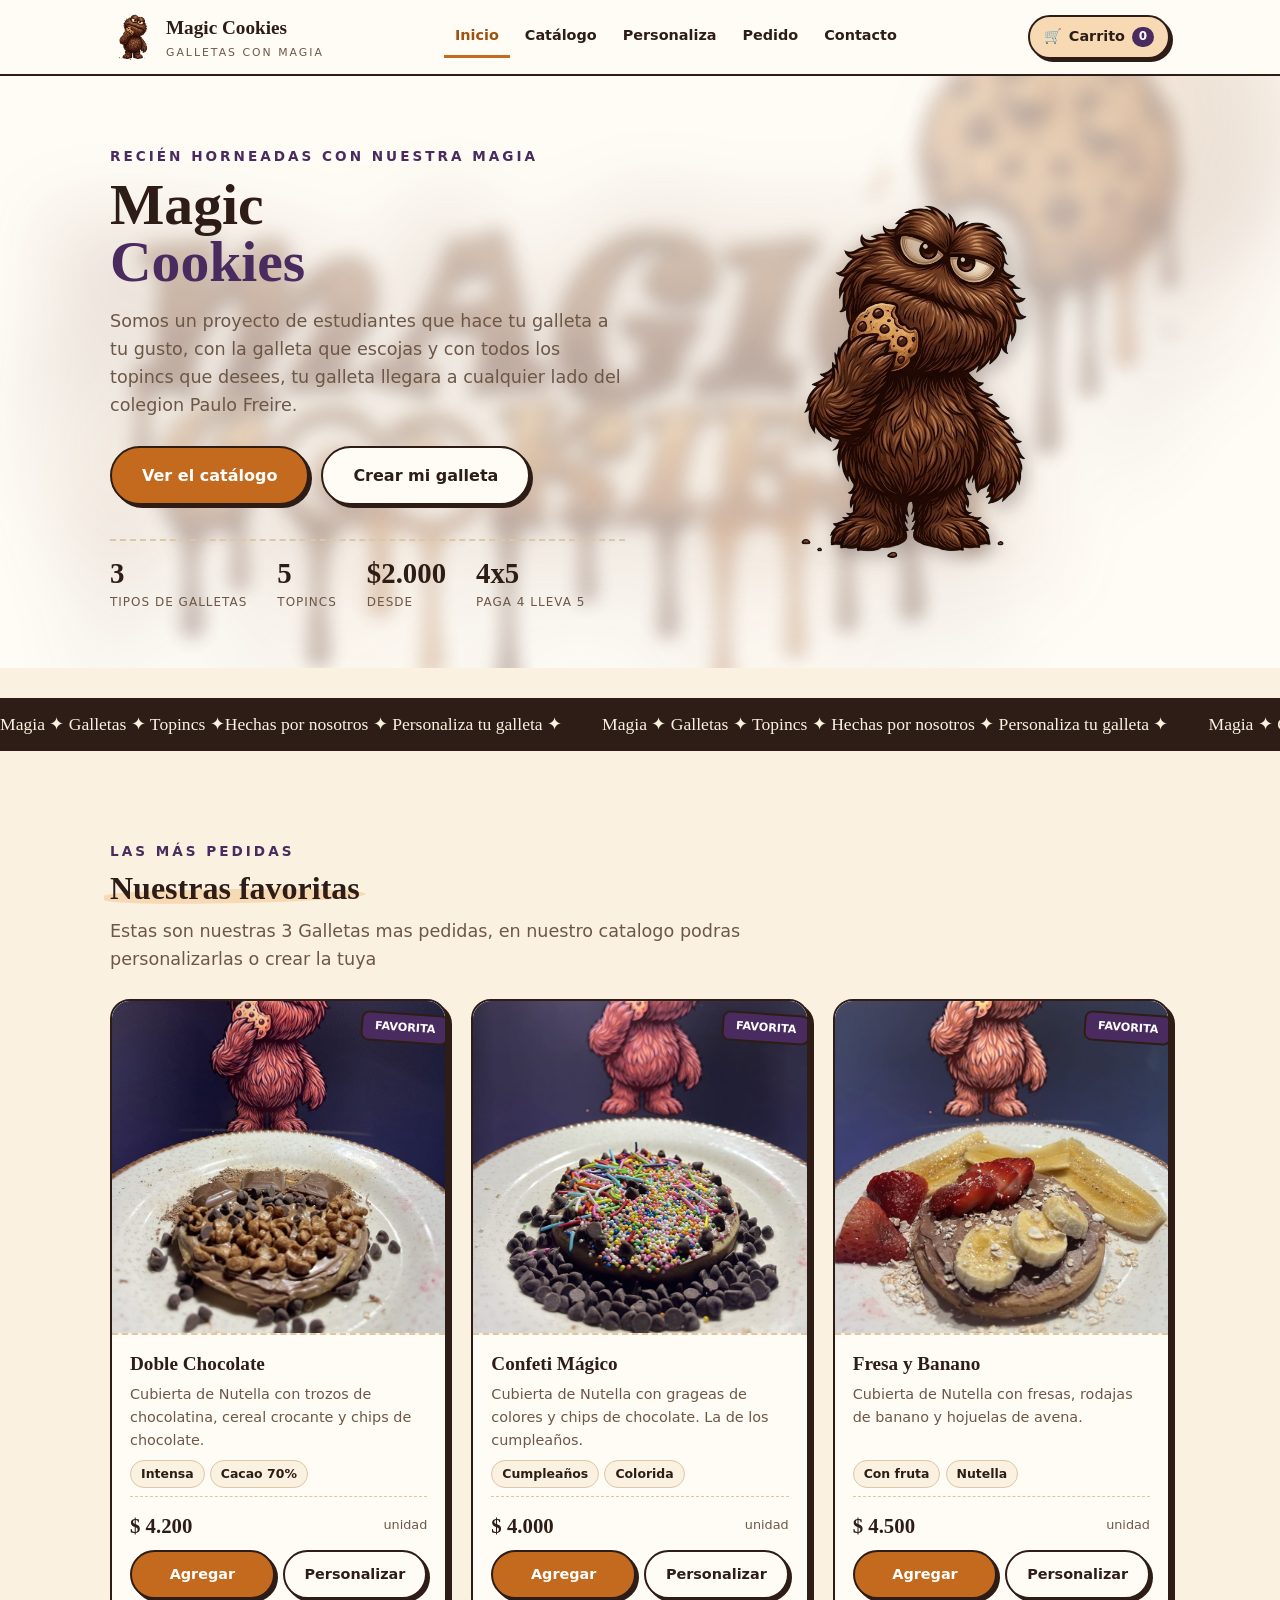
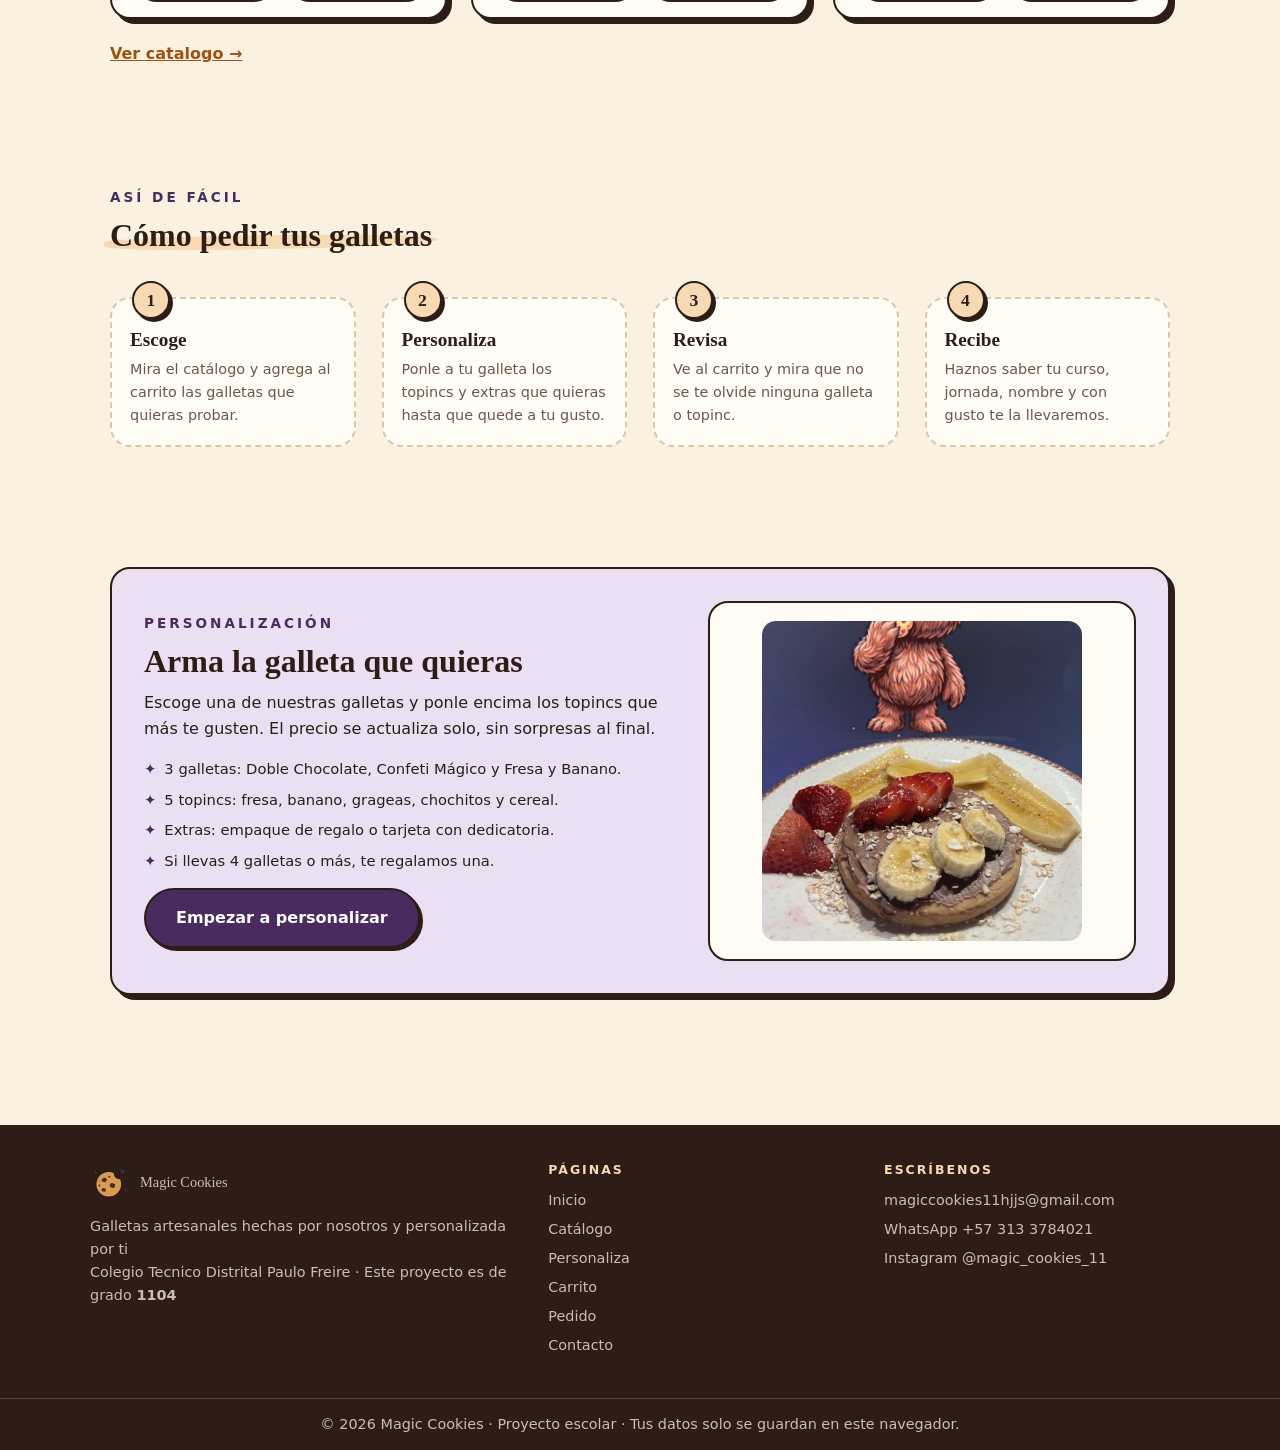
==== commit dc0aef40: "ajustes topings" ====
--- a/index.html
+++ b/index.html
@@ -49,7 +49,7 @@
 
         <p class="texto-guia">
           Somos un proyecto de estudiantes que hace tu galleta a tu gusto,
-          con sabores que escoges tú y con todos los topincs que desees, 
+          con la galleta que escojas y con todos los topincs que desees, 
           tu galleta llegara a cualquier lado del colegion Paulo Freire.
         </p>
 
@@ -59,8 +59,8 @@
         </div>
 
         <div class="portada-datos">
-          <p><b>9</b><small>Tipos de Galletas</small></p>
-          <p><b>6</b><small>topincs</small></p>
+          <p><b>3</b><small>Tipos de Galletas</small></p>
+          <p><b>5</b><small>topincs</small></p>
           <p><b>$2.000</b><small>Desde</small></p>
           <p><b>4x5</b><small>paga 4 lleva 5</small></p>
         </div>
@@ -116,7 +116,7 @@
         <article class="paso">
           <b>2</b>
           <h3>Personaliza</h3>
-          <p>Cambia el sabor, el tamaño y la decoración hasta que quede a tu gusto.</p>
+          <p>Ponle a tu galleta los topincs y extras que quieras hasta que quede a tu gusto.</p>
         </article>
 
         <article class="paso">
@@ -142,15 +142,15 @@
           <h2 class="titulo titulo-morado">Arma la galleta que quieras</h2>
 
           <p>
-            El personalizador te muestra en vivo cómo va quedando tu galleta mientras escoges.
+            Escoge una de nuestras galletas y ponle encima los topincs que más te gusten.
             El precio se actualiza solo, sin sorpresas al final.
           </p>
 
           <ul>
-            <li>8 sabores de masa, desde clásica hasta brownie de nuez.</li>
-            <li>Tres tamaños: mini, clásica y gigante para compartir.</li>
-            <li>Glaseado, grageas, corazón de fresa o estrellas.</li>
-            <li>Extras: doble chispas, empaque de regalo o tarjeta con dedicatoria.</li>
+            <li>3 galletas: Doble Chocolate, Confeti Mágico y Fresa y Banano.</li>
+            <li>5 topincs: fresa, banano, grageas, chochitos y cereal.</li>
+            <li>Extras: empaque de regalo o tarjeta con dedicatoria.</li>
+            <li>Si llevas 4 galletas o más, te regalamos una.</li>
           </ul>
 
           <a class="boton boton-morado boton-grande" href="personalizacion.html">Empezar a personalizar</a>
--- a/css/estilos.css
+++ b/css/estilos.css
@@ -651,6 +651,21 @@
   margin: 0 auto;
 }
 
+.tarjeta-foto {
+  aspect-ratio: 1 / 1;
+  overflow: hidden;
+  border-bottom: 2px dashed var(--borde);
+  background-color: var(--crema);
+}
+
+.tarjeta-foto img {
+  display: block;
+  width: 100%;
+  height: 100%;
+  object-fit: cover;
+  object-position: center 85%;
+}
+
 .tarjeta-texto {
   display: flex;
   flex: 1;
--- a/css/paginas.css
+++ b/css/paginas.css
@@ -357,6 +357,65 @@
   filter: drop-shadow(5px 7px 0 rgba(46, 29, 22, 0.15));
 }
 
+.opciones-foto .opcion-foto {
+  padding: 6px 14px 6px 6px;
+}
+
+.opcion-foto img {
+  width: 42px;
+  height: 42px;
+  border-radius: 50%;
+  object-fit: cover;
+  object-position: center bottom;
+}
+
+.vista-previa-foto {
+  position: relative;
+  margin-bottom: 18px;
+  overflow: hidden;
+  border: 2px solid var(--borde);
+  border-radius: 20px;
+  background-color: var(--crema);
+}
+
+.vista-previa-galleta {
+  display: block;
+  width: 100%;
+  aspect-ratio: 1 / 1;
+  object-fit: cover;
+  object-position: center 85%;
+}
+
+.vista-previa-topincs {
+  position: absolute;
+  bottom: 10px;
+  left: 10px;
+  display: flex;
+  flex-wrap: wrap;
+  gap: 6px;
+}
+
+.vista-previa-topincs img {
+  width: 46px;
+  height: 46px;
+  border: 2px solid var(--papel);
+  border-radius: 50%;
+  object-fit: cover;
+  object-position: center bottom;
+  box-shadow: var(--sombra-chica);
+}
+
+.franja-dibujo img {
+  display: block;
+  width: 100%;
+  max-width: 320px;
+  margin: 0 auto;
+  border-radius: 14px;
+  aspect-ratio: 1 / 1;
+  object-fit: cover;
+  object-position: center 85%;
+}
+
 .linea-carrito {
   display: grid;
   grid-template-columns: 80px 1fr auto;
@@ -378,6 +437,15 @@
   height: 64px;
 }
 
+.linea-carrito-dibujo img {
+  display: block;
+  width: 64px;
+  height: 64px;
+  border-radius: 10px;
+  object-fit: cover;
+  object-position: center bottom;
+}
+
 .linea-carrito h3 {
   font-size: 1.1rem;
 }
@@ -385,16 +453,6 @@
 .linea-carrito .detalle {
   color: var(--cacao-suave);
   font-size: 0.8rem;
-}
-
-.linea-carrito .mensaje {
-  margin-top: 6px;
-  padding: 4px 10px;
-  border-left: 3px solid var(--ciruela);
-  border-radius: 0 8px 8px 0;
-  background-color: var(--ciruela-claro);
-  font-size: 0.8rem;
-  font-style: italic;
 }
 
 .linea-carrito-derecha {
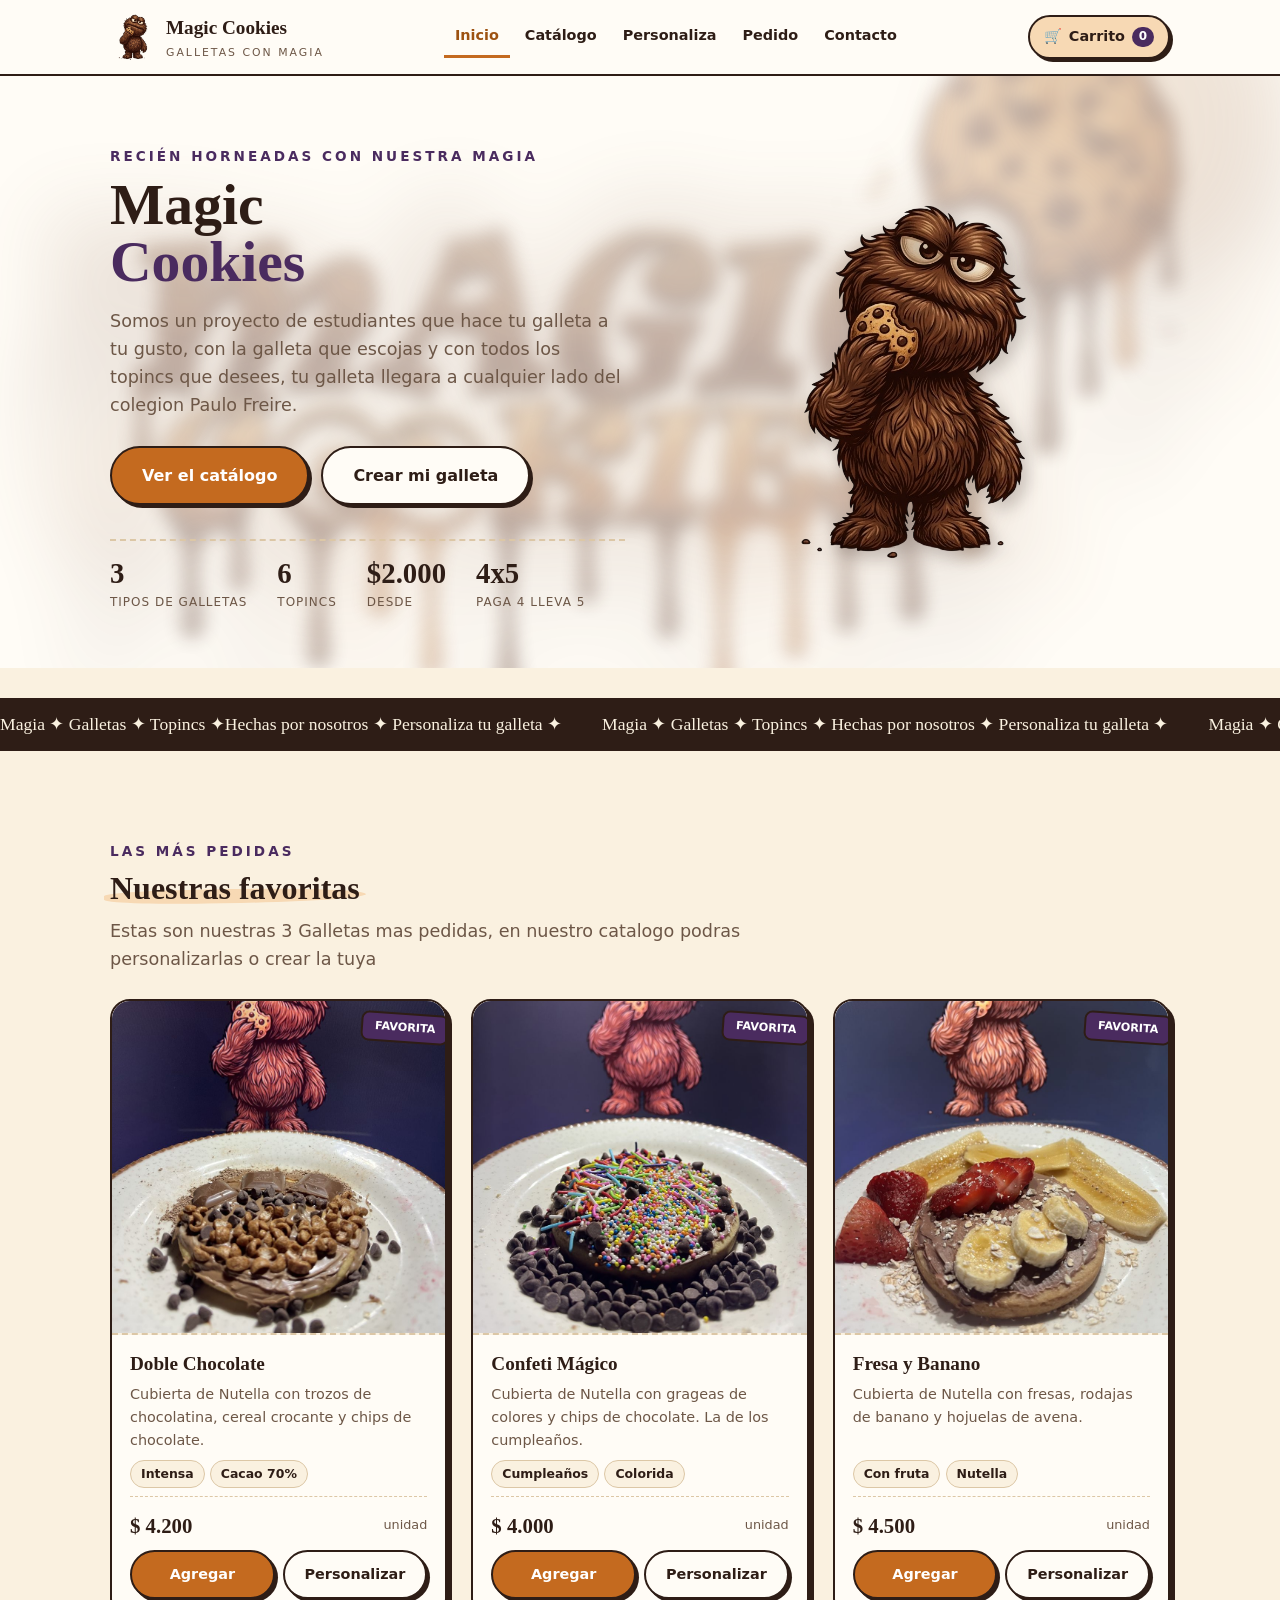
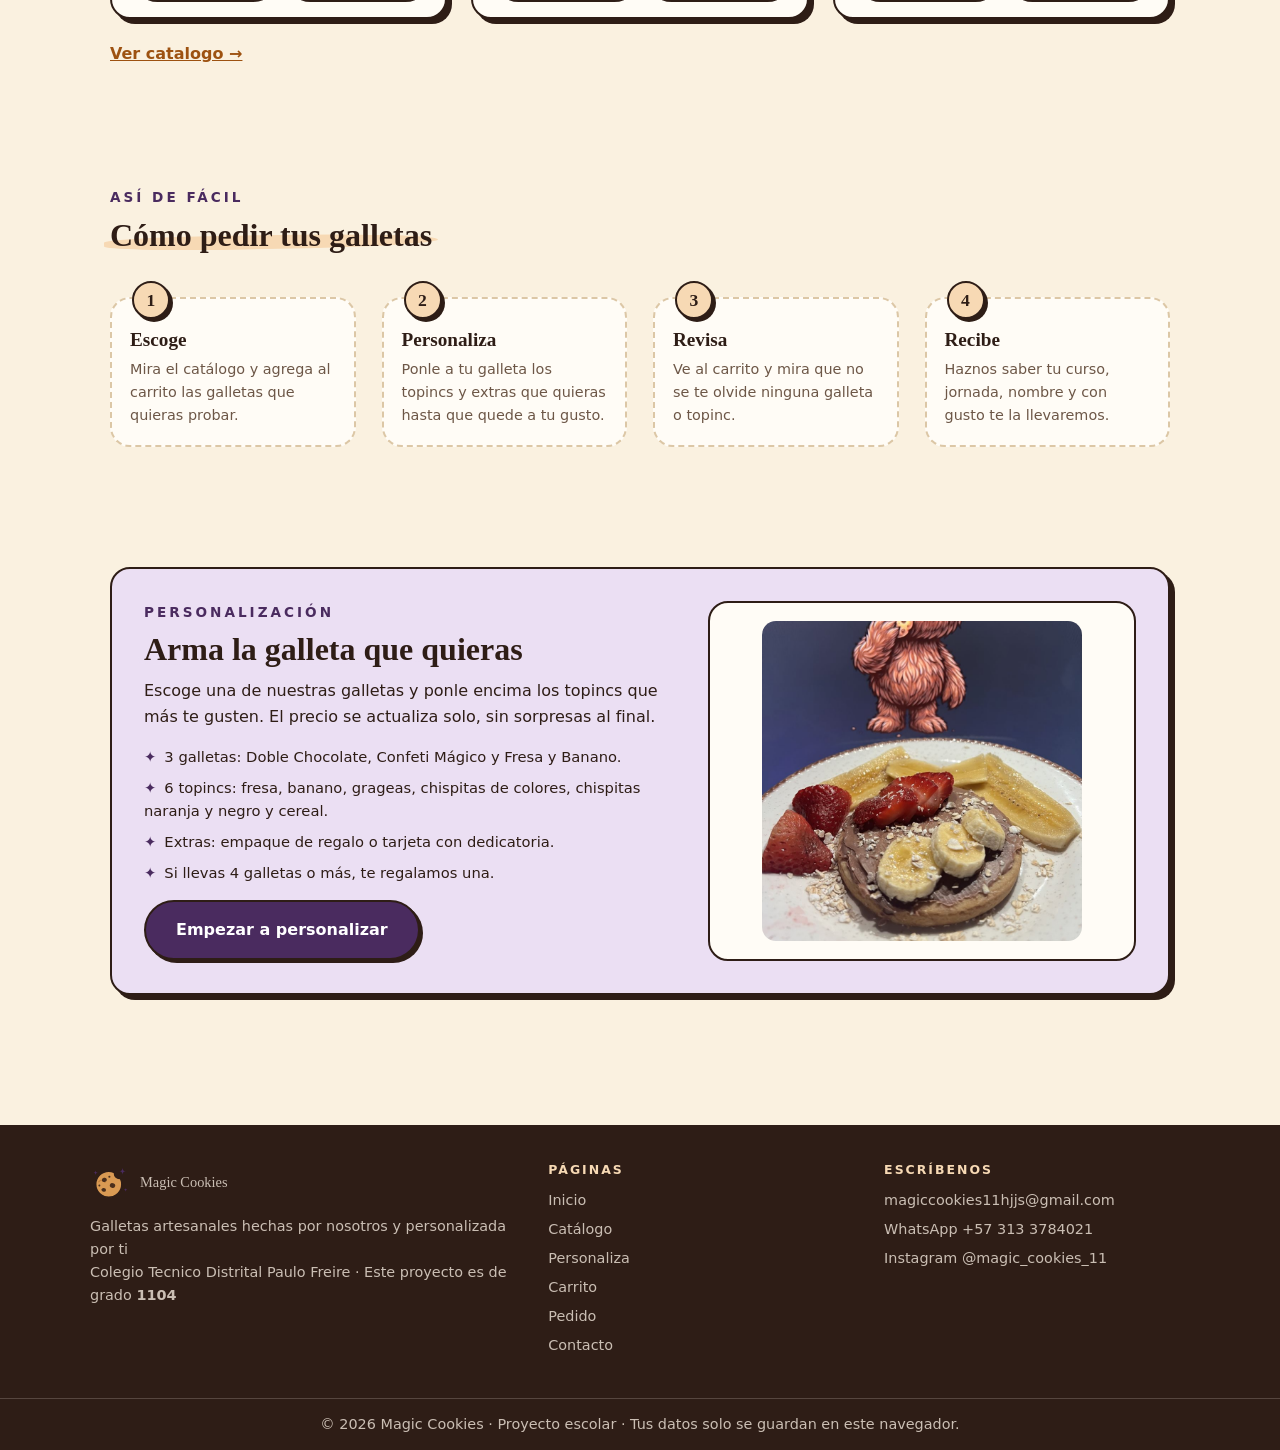
==== commit 6079932d: "ajustes topings nuevo" ====
--- a/index.html
+++ b/index.html
@@ -60,7 +60,7 @@
 
         <div class="portada-datos">
           <p><b>3</b><small>Tipos de Galletas</small></p>
-          <p><b>5</b><small>topincs</small></p>
+          <p><b>6</b><small>topincs</small></p>
           <p><b>$2.000</b><small>Desde</small></p>
           <p><b>4x5</b><small>paga 4 lleva 5</small></p>
         </div>
@@ -148,7 +148,7 @@
 
           <ul>
             <li>3 galletas: Doble Chocolate, Confeti Mágico y Fresa y Banano.</li>
-            <li>5 topincs: fresa, banano, grageas, chochitos y cereal.</li>
+            <li>6 topincs: fresa, banano, grageas, chispitas de colores, chispitas naranja y negro y cereal.</li>
             <li>Extras: empaque de regalo o tarjeta con dedicatoria.</li>
             <li>Si llevas 4 galletas o más, te regalamos una.</li>
           </ul>
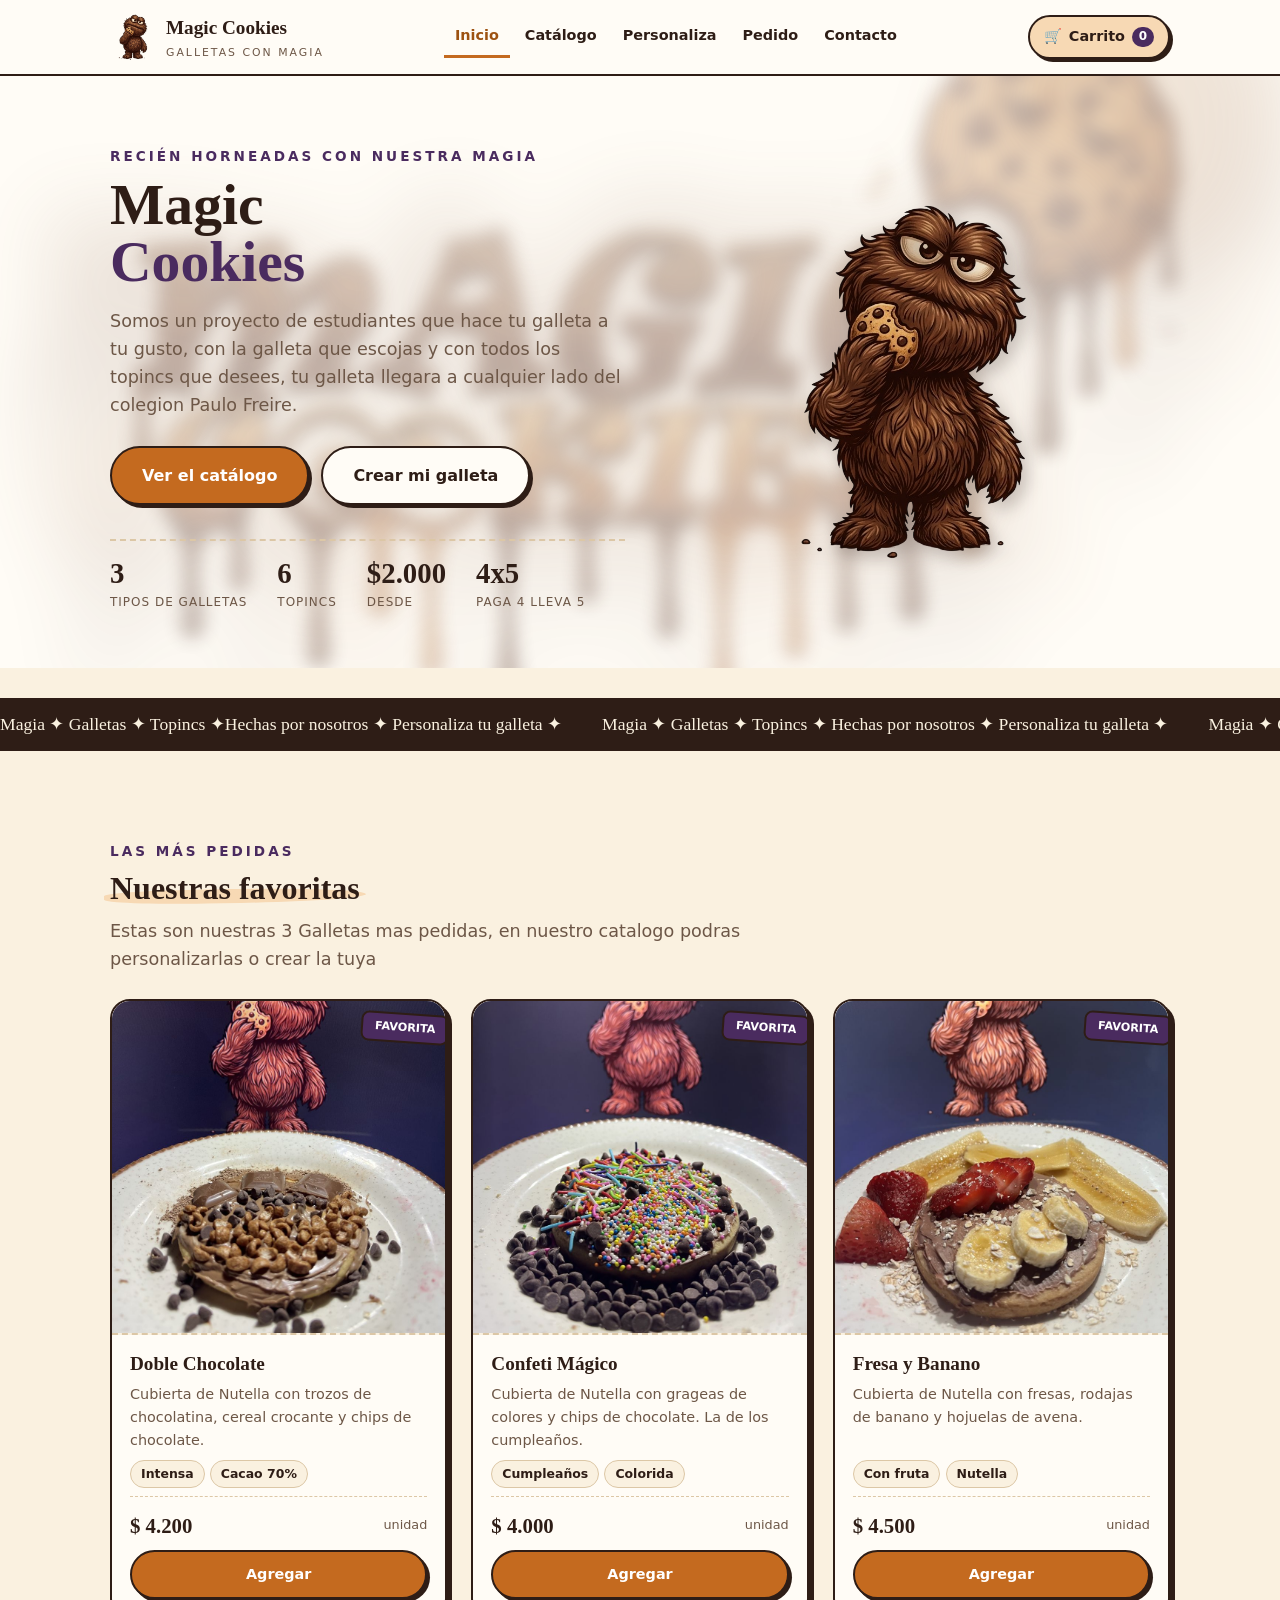
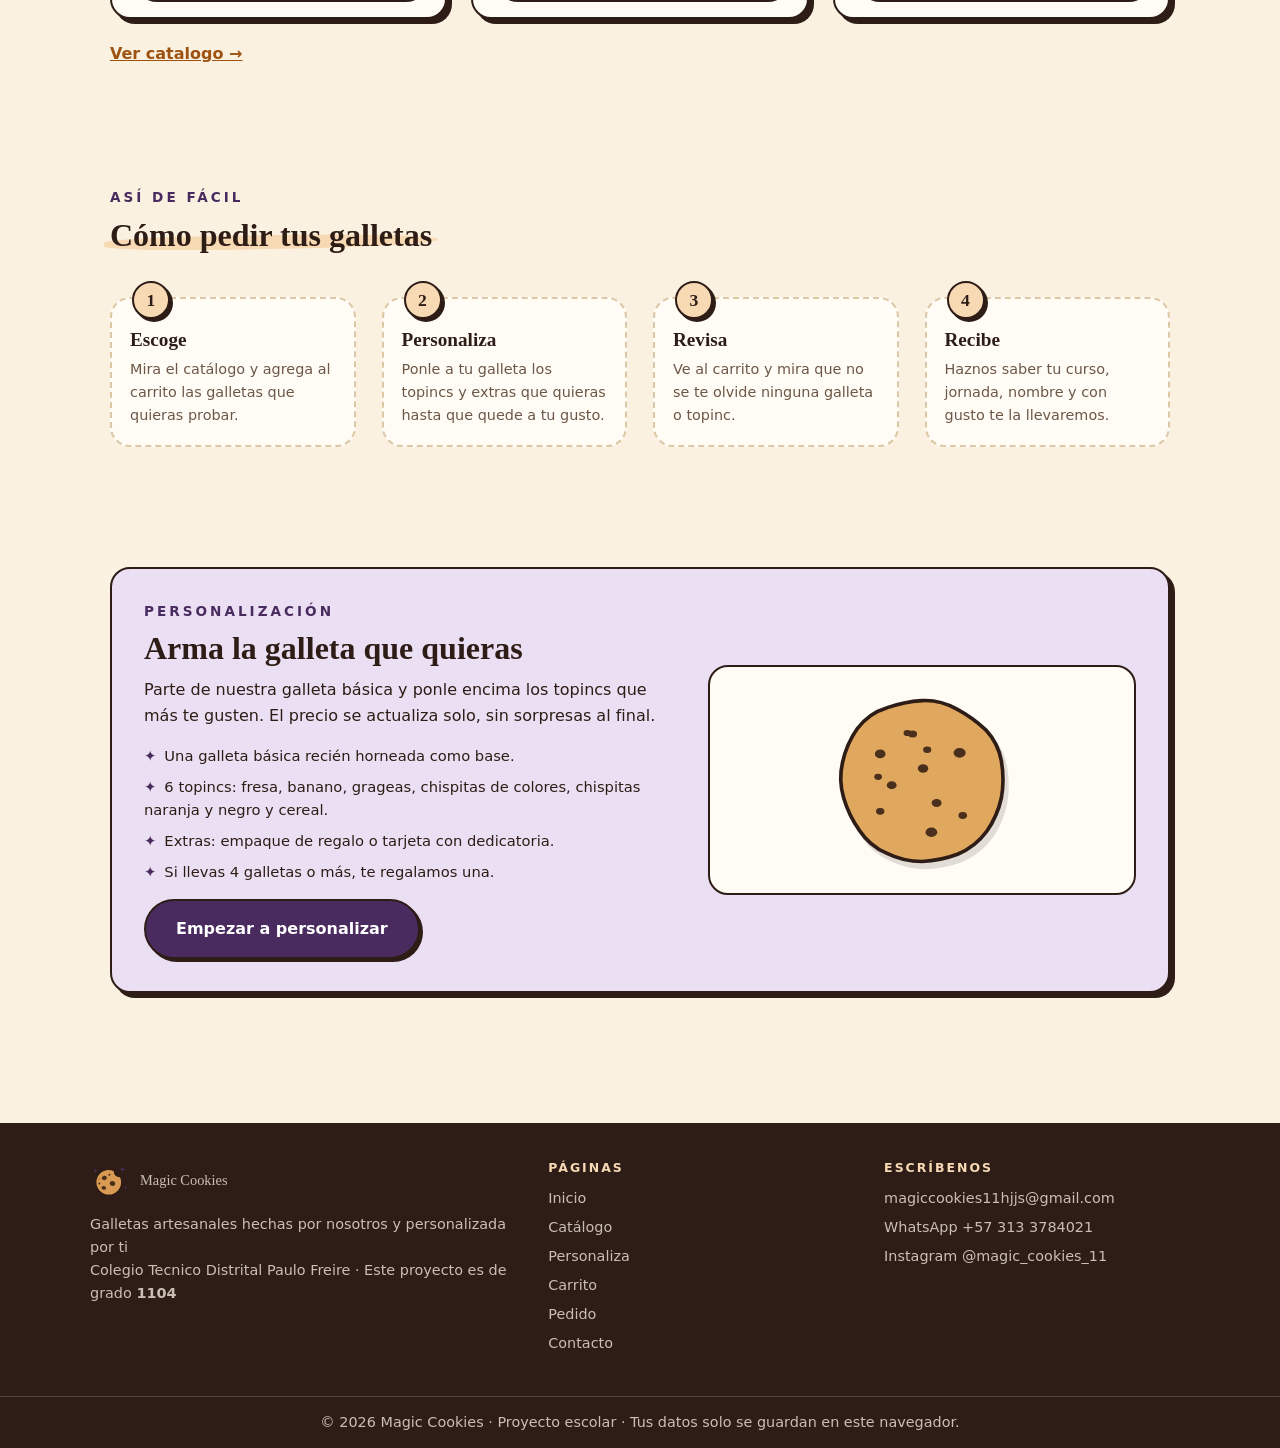
==== commit 469d4f96: "ajustes topings nuevo" ====
--- a/index.html
+++ b/index.html
@@ -142,12 +142,12 @@
           <h2 class="titulo titulo-morado">Arma la galleta que quieras</h2>
 
           <p>
-            Escoge una de nuestras galletas y ponle encima los topincs que más te gusten.
+            Parte de nuestra galleta básica y ponle encima los topincs que más te gusten.
             El precio se actualiza solo, sin sorpresas al final.
           </p>
 
           <ul>
-            <li>3 galletas: Doble Chocolate, Confeti Mágico y Fresa y Banano.</li>
+            <li>Una galleta básica recién horneada como base.</li>
             <li>6 topincs: fresa, banano, grageas, chispitas de colores, chispitas naranja y negro y cereal.</li>
             <li>Extras: empaque de regalo o tarjeta con dedicatoria.</li>
             <li>Si llevas 4 galletas o más, te regalamos una.</li>
--- a/css/paginas.css
+++ b/css/paginas.css
@@ -378,12 +378,35 @@
   background-color: var(--crema);
 }
 
-.vista-previa-galleta {
+.vista-previa-foto svg {
   display: block;
-  width: 100%;
-  aspect-ratio: 1 / 1;
-  object-fit: cover;
-  object-position: center 85%;
+  width: 220px;
+  height: 220px;
+  margin: 24px auto 64px;
+  filter: drop-shadow(5px 7px 0 rgba(46, 29, 22, 0.15));
+}
+
+.galleta-base {
+  display: flex;
+  align-items: center;
+  gap: 14px;
+  padding: 10px 16px 10px 10px;
+  border: 2px solid var(--cacao);
+  border-radius: 18px;
+  background-color: var(--caramelo-claro);
+  box-shadow: var(--sombra-chica);
+}
+
+.galleta-base svg {
+  flex-shrink: 0;
+  width: 64px;
+  height: 64px;
+}
+
+.galleta-base div {
+  display: flex;
+  flex-direction: column;
+  gap: 2px;
 }
 
 .vista-previa-topincs {
@@ -403,17 +426,6 @@
   object-fit: cover;
   object-position: center bottom;
   box-shadow: var(--sombra-chica);
-}
-
-.franja-dibujo img {
-  display: block;
-  width: 100%;
-  max-width: 320px;
-  margin: 0 auto;
-  border-radius: 14px;
-  aspect-ratio: 1 / 1;
-  object-fit: cover;
-  object-position: center 85%;
 }
 
 .linea-carrito {
